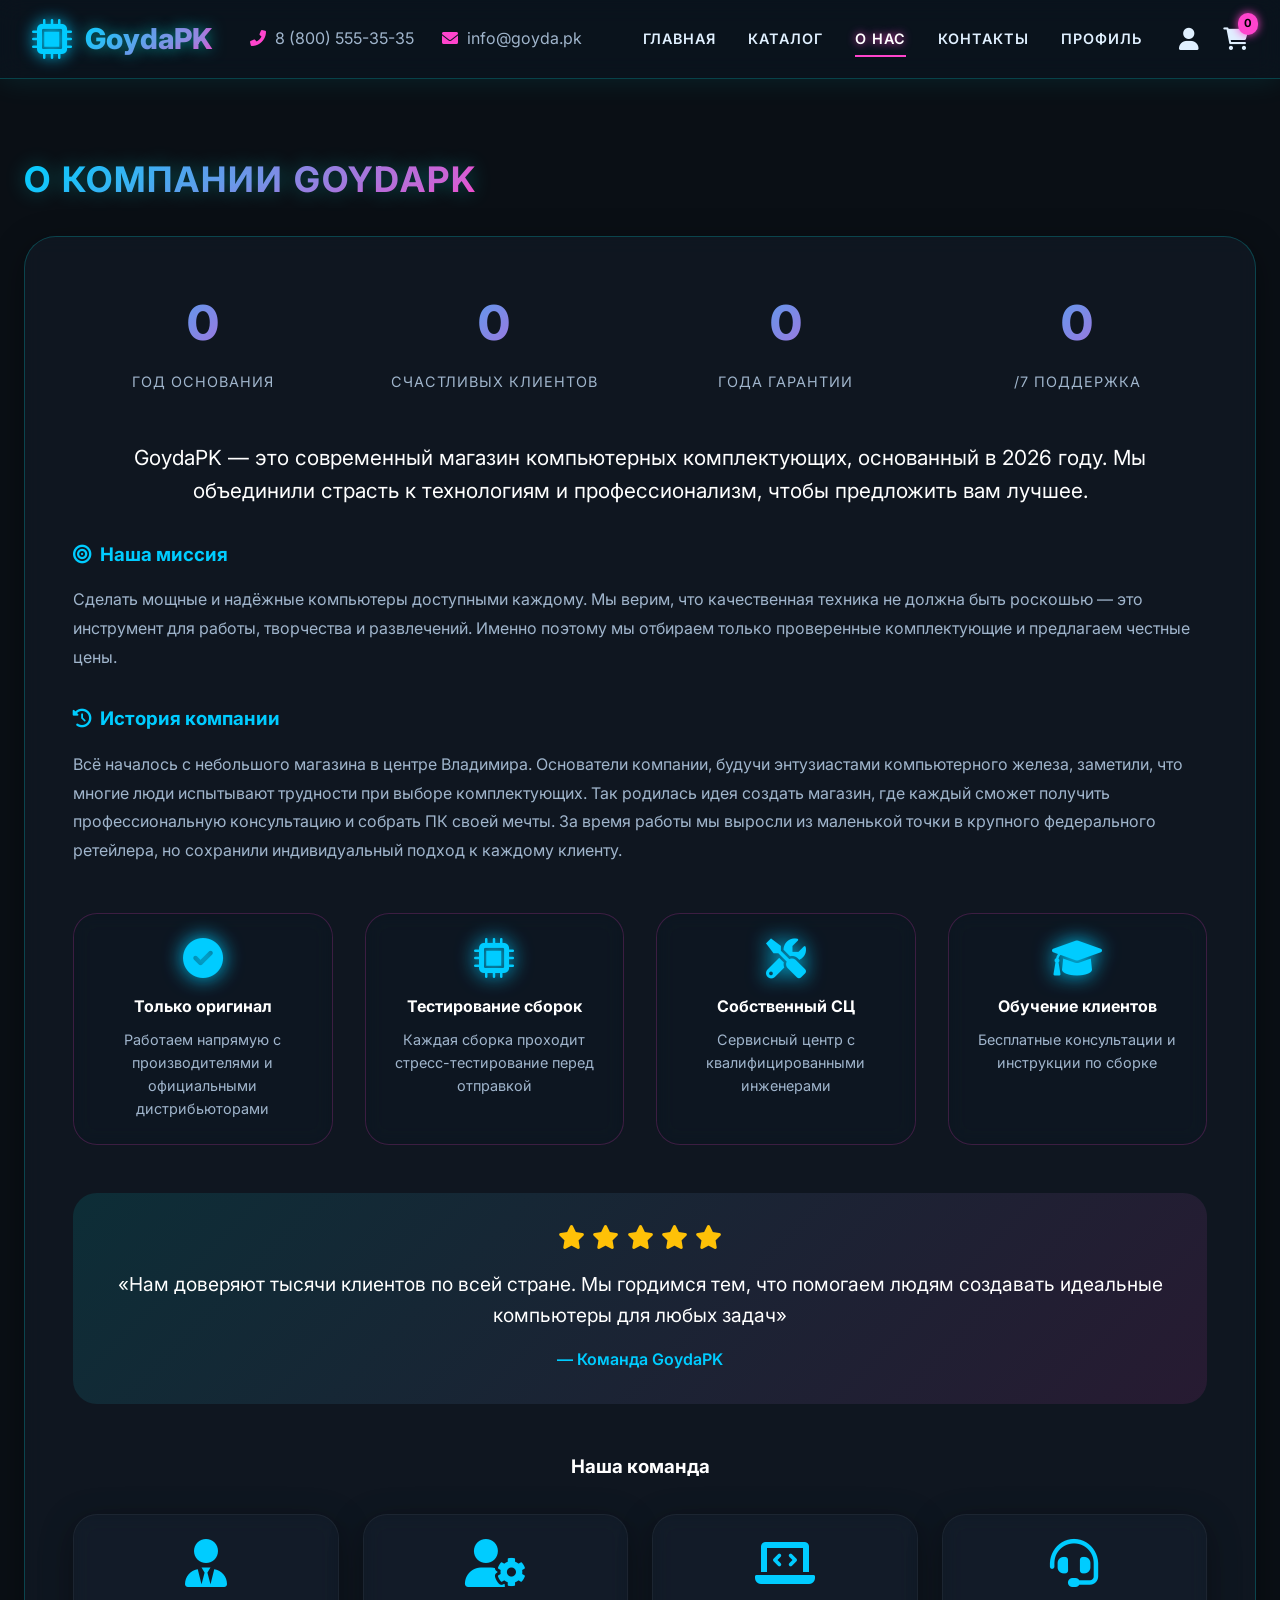
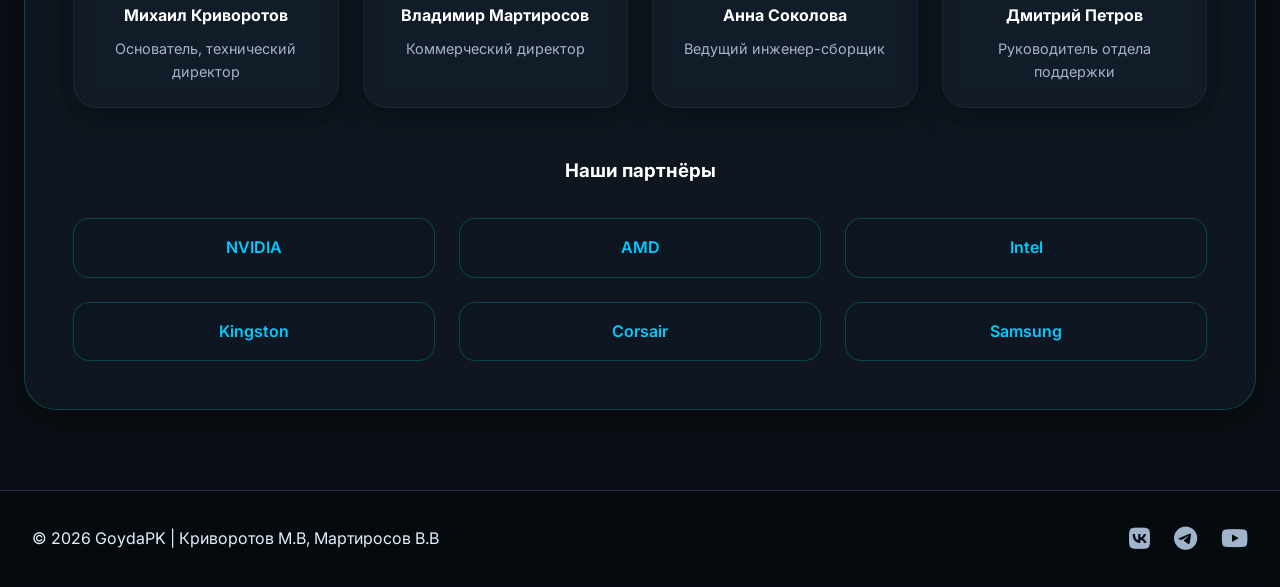
==== about.html @ 2160d0a4 "Add files via upload" ====
<!DOCTYPE html>
<html lang="ru">
<head>
  <meta charset="UTF-8">
  <meta name="viewport" content="width=device-width, initial-scale=1.0">
  <title>GoydaPK — О нас</title>
  <link rel="stylesheet" href="style.css">
  <link rel="stylesheet" href="https://cdnjs.cloudflare.com/ajax/libs/font-awesome/6.0.0-beta3/css/all.min.css">
  <link href="https://fonts.googleapis.com/css2?family=Inter:opsz,wght@14..32,400;14..32,600;14..32,800&display=swap" rel="stylesheet">
</head>
<body>
  <canvas id="bgCanvas"></canvas>
  <canvas id="mouseTrail"></canvas>
  
  <div class="content">
    <header class="page-header">
      <div class="logo-area">
        <a href="index.html" style="display: flex; align-items: center; gap: 0.8rem; text-decoration: none;">
          <i class="fas fa-microchip logo-icon"></i>
          <div class="logo-text">Goyda<span>PK</span></div>
        </a>
      </div>
      <div class="contact-info">
        <span><i class="fas fa-phone-alt"></i> 8 (800) 555-35-35</span>
        <span><i class="fas fa-envelope"></i> info@goyda.pk</span>
      </div>
      <nav class="main-nav">
        <ul>
          <li><a href="index.html">Главная</a></li>
          <li><a href="catalog.html">Каталог</a></li>
          <li><a href="about.html" class="active">О нас</a></li>
          <li><a href="contacts.html">Контакты</a></li>
          <li><a href="profile.html">Профиль</a></li>
        </ul>
      </nav>
      <div class="header-icons">
        <a href="profile.html"><i class="fas fa-user"></i></a>
        <a href="cart.html"><i class="fas fa-shopping-cart"></i><span class="cart-badge">0</span></a>
      </div>
    </header>

    <main class="container">
      <h1 class="section-title">
        <span class="title-gradient">О компании GoydaPK</span>
      </h1>
      
      <div class="about-content glass">
        <div class="about-stats">
          <div class="stat-item">
            <div class="stat-number" data-target="2026">0</div>
            <div class="stat-label">Год основания</div>
          </div>
          <div class="stat-item">
            <div class="stat-number" data-target="5000">0</div>
            <div class="stat-label">Счастливых клиентов</div>
          </div>
          <div class="stat-item">
            <div class="stat-number" data-target="3">0</div>
            <div class="stat-label">Года гарантии</div>
          </div>
          <div class="stat-item">
            <div class="stat-number" data-target="24">0</div>
            <div class="stat-label">/7 Поддержка</div>
          </div>
        </div>

        <div class="about-text">
          <p class="lead">GoydaPK — это современный магазин компьютерных комплектующих, основанный в 2026 году. Мы объединили страсть к технологиям и профессионализм, чтобы предложить вам лучшее.</p>
          
          <div class="company-mission">
            <h3><i class="fas fa-bullseye"></i> Наша миссия</h3>
            <p>Сделать мощные и надёжные компьютеры доступными каждому. Мы верим, что качественная техника не должна быть роскошью — это инструмент для работы, творчества и развлечений. Именно поэтому мы отбираем только проверенные комплектующие и предлагаем честные цены.</p>
          </div>

          <div class="company-history">
            <h3><i class="fas fa-history"></i> История компании</h3>
            <p>Всё началось с небольшого магазина в центре Владимира. Основатели компании, будучи энтузиастами компьютерного железа, заметили, что многие люди испытывают трудности при выборе комплектующих. Так родилась идея создать магазин, где каждый сможет получить профессиональную консультацию и собрать ПК своей мечты. За время работы мы выросли из маленькой точки в крупного федерального ретейлера, но сохранили индивидуальный подход к каждому клиенту.</p>
          </div>

          <div class="about-features">
            <div class="about-feature">
              <i class="fas fa-check-circle"></i>
              <h4>Только оригинал</h4>
              <p>Работаем напрямую с производителями и официальными дистрибьюторами</p>
            </div>
            <div class="about-feature">
              <i class="fas fa-microchip"></i>
              <h4>Тестирование сборок</h4>
              <p>Каждая сборка проходит стресс-тестирование перед отправкой</p>
            </div>
            <div class="about-feature">
              <i class="fas fa-tools"></i>
              <h4>Собственный СЦ</h4>
              <p>Сервисный центр с квалифицированными инженерами</p>
            </div>
            <div class="about-feature">
              <i class="fas fa-graduation-cap"></i>
              <h4>Обучение клиентов</h4>
              <p>Бесплатные консультации и инструкции по сборке</p>
            </div>
          </div>

          <div class="testimonial-block">
            <i class="fas fa-star"></i>
            <i class="fas fa-star"></i>
            <i class="fas fa-star"></i>
            <i class="fas fa-star"></i>
            <i class="fas fa-star"></i>
            <p>«Нам доверяют тысячи клиентов по всей стране. Мы гордимся тем, что помогаем людям создавать идеальные компьютеры для любых задач»</p>
            <div class="author">— Команда GoydaPK</div>
          </div>
        </div>

        <div class="team-section">
          <h3>Наша команда</h3>
          <div class="team-grid">
            <div class="team-member glass">
              <i class="fas fa-user-tie"></i>
              <h4>Михаил Криворотов</h4>
              <p>Основатель, технический директор</p>
            </div>
            <div class="team-member glass">
              <i class="fas fa-user-cog"></i>
              <h4>Владимир Мартиросов</h4>
              <p>Коммерческий директор</p>
            </div>
            <div class="team-member glass">
              <i class="fas fa-laptop-code"></i>
              <h4>Анна Соколова</h4>
              <p>Ведущий инженер-сборщик</p>
            </div>
            <div class="team-member glass">
              <i class="fas fa-headset"></i>
              <h4>Дмитрий Петров</h4>
              <p>Руководитель отдела поддержки</p>
            </div>
          </div>
        </div>

        <div class="partners-section">
          <h3>Наши партнёры</h3>
          <div class="partner-grid">
            <a href="https://www.nvidia.com/ru-ru/" target="_blank" class="partner-item">NVIDIA</a>
            <a href="https://www.amd.com/ru" target="_blank" class="partner-item">AMD</a>
            <a href="https://www.intel.ru" target="_blank" class="partner-item">Intel</a>
            <a href="https://www.kingston.com/ru" target="_blank" class="partner-item">Kingston</a>
            <a href="https://www.corsair.com/ru/ru" target="_blank" class="partner-item">Corsair</a>
            <a href="https://www.samsung.com/ru/" target="_blank" class="partner-item">Samsung</a>
          </div>
        </div>
      </div>
    </main>

    <footer class="page-footer">
      <div class="footer-copy">© 2026 GoydaPK | Криворотов М.В, Мартиросов В.В</div>
      <div class="footer-social">
        <a href="#" class="social-icon"><i class="fab fa-vk"></i></a>
        <a href="#" class="social-icon"><i class="fab fa-telegram"></i></a>
        <a href="#" class="social-icon"><i class="fab fa-youtube"></i></a>
      </div>
    </footer>
  </div>

  <script src="javascript.js"></script>
</body>
</html>
---- style.css ----
* {
  margin: 0;
  padding: 0;
  box-sizing: border-box;
}

:root {
  --bg-dark: #0a0f15;
  --surface-dark: #141c24;
  --primary-neon: #0ff;
  --secondary-neon: #f0f;
  --neon-blue: #00ccff;
  --neon-pink: #ff44cc;
  --neon-purple: #b266ff;
  --text-light: #e0f0ff;
  --text-dim: #a0b5cc;
  --glow-blue: 0 0 10px rgba(0, 255, 255, 0.5), 0 0 20px rgba(0, 255, 255, 0.3);
  --glow-pink: 0 0 10px rgba(255, 68, 204, 0.5), 0 0 20px rgba(255, 68, 204, 0.3);
  --glass-bg: rgba(20, 30, 45, 0.3);
  --glass-border: rgba(255, 255, 255, 0.05);
  --transition: all 0.3s cubic-bezier(0.2, 0.9, 0.4, 1);
}

body {
  font-family: 'Inter', sans-serif;
  background-color: var(--bg-dark);
  color: var(--text-light);
  line-height: 1.6;
  position: relative;
  min-height: 100vh;
  overflow-x: hidden;
}


#bgCanvas, #mouseTrail {
  position: fixed;
  top: 0;
  left: 0;
  width: 100%;
  height: 100%;
  z-index: 0;
  pointer-events: none;
}

#bgCanvas {
  opacity: 0.5;
}

#mouseTrail {
  z-index: 1;
  opacity: 0.8;
}

.content {
  position: relative;
  z-index: 2;
}


.glass {
  background: var(--glass-bg);
  backdrop-filter: blur(10px);
  border: 1px solid var(--glass-border);
  border-radius: 24px;
  box-shadow: 0 8px 32px 0 rgba(0, 0, 0, 0.36);
}


.page-header {
  background: rgba(10, 20, 30, 0.8);
  backdrop-filter: blur(12px);
  border-bottom: 1px solid rgba(0, 255, 255, 0.2);
  box-shadow: 0 0 30px rgba(0, 255, 255, 0.1);
  padding: 1rem 2rem;
  display: flex;
  align-items: center;
  justify-content: space-between;
  flex-wrap: wrap;
  position: sticky;
  top: 0;
  z-index: 100;
}

.logo-area {
  display: flex;
  align-items: center;
  gap: 0.8rem;
}

.logo-area a {
  display: flex;
  align-items: center;
  gap: 0.8rem;
  text-decoration: none;
}

.logo-icon {
  font-size: 2.5rem;
  color: var(--neon-blue);
  filter: drop-shadow(0 0 8px var(--neon-blue));
  animation: pulse 3s infinite;
}

.logo-text {
  font-weight: 800;
  font-size: 1.8rem;
  background: linear-gradient(135deg, var(--neon-blue), var(--neon-pink));
  -webkit-background-clip: text;
  background-clip: text;
  color: transparent;
  text-shadow: 0 0 15px rgba(0,255,255,0.5);
}

.contact-info span {
  color: var(--text-dim);
  margin-right: 1.5rem;
  transition: var(--transition);
}

.contact-info i {
  color: var(--neon-pink);
  margin-right: 5px;
}

.main-nav ul {
  display: flex;
  list-style: none;
  gap: 2rem;
}

.main-nav a {
  color: var(--text-light);
  font-weight: 600;
  padding: 0.5rem 0;
  border-bottom: 2px solid transparent;
  transition: var(--transition);
  text-transform: uppercase;
  letter-spacing: 1px;
  font-size: 0.9rem;
  text-decoration: none;
}

.main-nav a:hover, .main-nav a.active {
  border-bottom-color: var(--neon-pink);
  color: white;
  text-shadow: 0 0 8px var(--neon-pink);
}

.header-icons {
  display: flex;
  gap: 1.5rem;
}

.header-icons a {
  color: var(--text-light);
  font-size: 1.4rem;
  transition: var(--transition);
  position: relative;
  text-decoration: none;
}

.header-icons a:hover {
  color: var(--neon-blue);
  transform: scale(1.15);
  filter: drop-shadow(0 0 8px var(--neon-blue));
}

.cart-badge {
  position: absolute;
  top: -8px;
  right: -10px;
  font-size: 0.7rem;
  background: var(--neon-pink);
  color: black;
  font-weight: bold;
  padding: 2px 6px;
  border-radius: 20px;
  box-shadow: 0 0 10px var(--neon-pink);
}


.page-footer {
  background: rgba(5, 10, 15, 0.9);
  backdrop-filter: blur(8px);
  border-top: 1px solid rgba(178, 102, 255, 0.3);
  padding: 1.8rem 2rem;
  margin-top: 3rem;
  display: flex;
  flex-wrap: wrap;
  justify-content: space-between;
  align-items: center;
}

.footer-social {
  display: flex;
  gap: 1.5rem;
}

.social-icon {
  color: var(--text-dim);
  font-size: 1.5rem;
  transition: var(--transition);
  text-decoration: none;
}

.social-icon:hover {
  color: var(--neon-blue);
  text-shadow: 0 0 15px var(--neon-blue);
  transform: translateY(-3px);
}


.container {
  max-width: 1300px;
  margin: 0 auto;
  padding: 2rem 1.5rem;
}

.section-title {
  margin: 2.5rem 0 1.8rem;
  font-weight: 700;
  font-size: 2.2rem;
  text-transform: uppercase;
  letter-spacing: 2px;
}

.title-gradient {
  background: linear-gradient(135deg, var(--neon-blue), var(--neon-pink));
  -webkit-background-clip: text;
  background-clip: text;
  color: transparent;
  text-shadow: 0 0 20px rgba(0,255,255,0.3);
}


.hero {
  min-height: 500px;
  display: flex;
  align-items: center;
  justify-content: space-between;
  padding: 3rem;
  margin-bottom: 3rem;
  background: rgba(20, 30, 45, 0.4);
  backdrop-filter: blur(8px);
  border-radius: 32px;
  border: 1px solid rgba(0, 255, 255, 0.2);
  box-shadow: 0 0 50px rgba(0, 255, 255, 0.1);
  animation: fadeSlide 0.6s ease-out;
  position: relative;
  overflow: hidden;
}

.hero::before {
  content: '';
  position: absolute;
  top: -50%;
  left: -50%;
  width: 200%;
  height: 200%;
  background: radial-gradient(circle, rgba(0,255,255,0.1) 0%, transparent 50%);
  animation: rotate 20s linear infinite;
}

.hero-content {
  position: relative;
  z-index: 2;
}

.glitch-text {
  font-size: 2.8rem;
  font-weight: 800;
  line-height: 1.2;
  position: relative;
  text-shadow: 0.05em 0 0 var(--neon-pink), -0.05em -0.025em 0 var(--neon-blue);
  animation: glitch 725ms infinite;
}

.hero p {
  font-size: 1.2rem;
  margin: 1.2rem 0 1.8rem;
  color: var(--text-dim);
}


.hero-3d {
  position: relative;
  width: 300px;
  height: 300px;
  display: flex;
  align-items: center;
  justify-content: center;
}

.floating-cube {
  width: 200px;
  height: 200px;
  background: linear-gradient(135deg, var(--neon-blue), var(--neon-pink));
  border-radius: 30px;
  display: flex;
  align-items: center;
  justify-content: center;
  animation: float 6s ease-in-out infinite, rotate 10s linear infinite;
  box-shadow: 0 0 50px rgba(0, 255, 255, 0.3);
}

.floating-cube i {
  font-size: 5rem;
  color: white;
  filter: drop-shadow(0 0 20px white);
}


.btn {
  background: transparent;
  color: white;
  padding: 0.9rem 2.2rem;
  border-radius: 60px;
  font-weight: 600;
  border: 2px solid var(--neon-pink);
  cursor: pointer;
  transition: var(--transition);
  display: inline-flex;
  align-items: center;
  gap: 0.8rem;
  text-decoration: none;
  text-transform: uppercase;
  letter-spacing: 1px;
  position: relative;
  overflow: hidden;
}

.btn-neon {
  position: relative;
  border: none;
  background: linear-gradient(135deg, var(--neon-blue), var(--neon-pink));
  color: black;
  font-weight: 800;
}

.btn-outline {
  background: transparent;
  border: 2px solid var(--neon-blue);
  color: var(--neon-blue);
}

.btn-outline:hover {
  background: var(--neon-blue);
  color: black;
  box-shadow: 0 0 20px var(--neon-blue);
}

.btn-neon span {
  position: relative;
  z-index: 2;
}

.btn-small {
  background: transparent;
  border: 2px solid var(--neon-blue);
  color: white;
  padding: 0.6rem 1.2rem;
  border-radius: 30px;
  cursor: pointer;
  transition: var(--transition);
  display: inline-flex;
  align-items: center;
  gap: 0.5rem;
  font-weight: 600;
}

.btn-small:hover {
  background: var(--neon-blue);
  color: black;
  box-shadow: 0 0 25px var(--neon-blue);
  transform: translateY(-2px);
}


.features {
  display: grid;
  grid-template-columns: repeat(auto-fit, minmax(200px, 1fr));
  gap: 2rem;
  margin: 3rem 0;
}

.feature-card {
  padding: 2rem 1.5rem;
  text-align: center;
  position: relative;
  overflow: hidden;
  cursor: default;
  background: rgba(20, 30, 45, 0.4);
  backdrop-filter: blur(10px);
  border: 1px solid rgba(178, 102, 255, 0.3);
  border-radius: 24px;
  transition: var(--transition);
}

.feature-card:hover {
  transform: translateY(-5px);
  border-color: var(--neon-blue);
}

.feature-card i {
  font-size: 2.8rem;
  color: var(--neon-pink);
  margin-bottom: 1rem;
  filter: drop-shadow(0 0 8px var(--neon-pink));
  transition: var(--transition);
}

.feature-card:hover i {
  transform: scale(1.1);
  filter: drop-shadow(0 0 15px var(--neon-pink));
}


.advantages-grid {
  display: grid;
  grid-template-columns: repeat(auto-fit, minmax(250px, 1fr));
  gap: 2rem;
  margin: 2rem 0;
}

.advantage-card {
  padding: 2rem;
  text-align: center;
  transition: var(--transition);
  background: rgba(20, 30, 45, 0.4);
  backdrop-filter: blur(10px);
  border: 1px solid rgba(0, 255, 255, 0.2);
  border-radius: 24px;
}

.advantage-card:hover {
  transform: translateY(-5px);
  border-color: var(--neon-pink);
}

.advantage-card i {
  font-size: 2.5rem;
  color: var(--neon-blue);
  margin-bottom: 1rem;
}

.advantage-card h3 {
  margin-bottom: 0.5rem;
  color: white;
}

.advantage-card p {
  color: var(--text-dim);
}


.slider-controls {
  display: flex;
  justify-content: center;
  align-items: center;
  gap: 2rem;
  margin: 2rem 0;
}

.slider-prev, .slider-next {
  background: transparent;
  border: 1px solid var(--neon-blue);
  color: var(--neon-blue);
  width: 40px;
  height: 40px;
  border-radius: 50%;
  cursor: pointer;
  transition: var(--transition);
}

.slider-prev:hover, .slider-next:hover {
  background: var(--neon-blue);
  color: black;
  box-shadow: 0 0 20px var(--neon-blue);
}

.slider-dots {
  display: flex;
  gap: 0.5rem;
}

.slider-dot {
  width: 10px;
  height: 10px;
  border-radius: 50%;
  background: var(--text-dim);
  cursor: pointer;
  transition: var(--transition);
}

.slider-dot.active {
  background: var(--neon-blue);
  box-shadow: 0 0 10px var(--neon-blue);
  width: 25px;
  border-radius: 10px;
}


.testimonials-slider {
  position: relative;
  min-height: 300px;
}

.testimonial-card {
  padding: 2rem;
  text-align: center;
  display: none;
  background: rgba(20, 30, 45, 0.5);
  backdrop-filter: blur(10px);
  border: 1px solid rgba(178, 102, 255, 0.3);
  border-radius: 32px;
}

.testimonial-card.active {
  display: block;
  animation: fadeSlide 0.5s ease;
}

.testimonial-card i.fa-quote-left {
  font-size: 2rem;
  color: var(--neon-pink);
  margin-bottom: 1rem;
}

.testimonial-card p {
  font-size: 1.1rem;
  margin-bottom: 1.5rem;
  color: var(--text-light);
}

.testimonial-card .author {
  display: flex;
  align-items: center;
  justify-content: center;
  gap: 0.5rem;
  margin-top: 1rem;
}

.testimonial-card .author i {
  font-size: 1.5rem;
  color: var(--neon-blue);
}

.testimonial-card .rating {
  margin-left: 1rem;
}

.testimonial-card .rating i {
  font-size: 0.9rem;
  color: #ffc107;
}

.testimonial-dots {
  display: flex;
  justify-content: center;
  gap: 0.5rem;
  margin-top: 1rem;
}

.testimonial-dots .dot {
  width: 10px;
  height: 10px;
  border-radius: 50%;
  background: var(--text-dim);
  cursor: pointer;
  transition: var(--transition);
}

.testimonial-dots .dot.active {
  background: var(--neon-pink);
  box-shadow: 0 0 10px var(--neon-pink);
}


.product-grid {
  display: grid;
  grid-template-columns: repeat(auto-fill, minmax(280px, 1fr));
  gap: 2rem;
  margin: 2rem 0;
  transition: all 0.3s ease;
}

.product-card {
  padding: 1.5rem;
  transition: var(--transition);
  position: relative;
  overflow: hidden;
  background: rgba(20, 30, 45, 0.4);
  backdrop-filter: blur(10px);
  border: 1px solid rgba(178, 102, 255, 0.3);
  border-radius: 24px;
  cursor: pointer;
}

.product-card:hover {
  transform: translateY(-8px) scale(1.02);
  border-color: var(--neon-pink);
  box-shadow: 0 0 40px rgba(255, 68, 204, 0.3);
}

.product-image {
  aspect-ratio: 1;
  background: linear-gradient(135deg, #1a2634, #0f1a24);
  border-radius: 18px;
  display: flex;
  align-items: center;
  justify-content: center;
  margin-bottom: 1rem;
  position: relative;
  overflow: hidden;
  border: 1px solid rgba(0, 255, 255, 0.2);
}

.product-image i {
  font-size: 3rem;
  color: var(--neon-blue);
  filter: drop-shadow(0 0 10px var(--neon-blue));
  transition: var(--transition);
  z-index: 2;
}

.product-info {
  padding: 0.5rem 0;
}

.product-title {
  font-weight: 600;
  font-size: 1.2rem;
  margin-bottom: 0.5rem;
  color: white;
}

.product-price {
  color: var(--neon-pink);
  text-shadow: 0 0 8px var(--neon-pink);
  font-weight: 700;
  font-size: 1.3rem;
  margin-bottom: 0.5rem;
}

.product-specs {
  color: var(--text-dim);
  font-size: 0.9rem;
  margin-bottom: 1rem;
}


.filter-bar {
  background: rgba(20, 30, 45, 0.5);
  backdrop-filter: blur(10px);
  padding: 1rem 1.5rem;
  border-radius: 60px;
  margin-bottom: 2rem;
  display: flex;
  align-items: center;
  gap: 1rem;
  flex-wrap: wrap;
  border: 1px solid rgba(178, 102, 255, 0.3);
}

.filter-label {
  color: var(--text-dim);
  font-weight: 600;
}

.filter-btn {
  background: transparent;
  border: 1px solid rgba(0, 255, 255, 0.3);
  color: var(--text-light);
  padding: 0.5rem 1.2rem;
  border-radius: 30px;
  cursor: pointer;
  transition: var(--transition);
  font-weight: 500;
}

.filter-btn.active,
.filter-btn:hover {
  background: var(--neon-blue);
  color: black;
  border-color: var(--neon-blue);
  box-shadow: 0 0 20px var(--neon-blue);
}


.category-grid {
  display: grid;
  grid-template-columns: repeat(auto-fit, minmax(150px, 1fr));
  gap: 1.5rem;
  margin: 2rem 0;
}

.category-card {
  padding: 1.5rem;
  text-align: center;
  position: relative;
  overflow: hidden;
  cursor: pointer;
  background: rgba(20, 30, 45, 0.4);
  backdrop-filter: blur(10px);
  border: 1px solid rgba(0, 255, 255, 0.3);
  border-radius: 20px;
  transition: var(--transition);
}

.category-card i {
  font-size: 2.5rem;
  color: var(--neon-blue);
  margin-bottom: 1rem;
}

.category-card h3 {
  font-size: 1rem;
  color: var(--text-light);
}

.category-card:hover {
  transform: translateY(-5px);
  border-color: var(--neon-pink);
  box-shadow: 0 0 30px rgba(255, 68, 204, 0.3);
}


.breadcrumbs {
  margin-bottom: 2rem;
  color: var(--text-dim);
}

.breadcrumbs a {
  color: var(--neon-blue);
  text-decoration: none;
}

.breadcrumbs a:hover {
  color: var(--neon-pink);
}

.product-detail {
  display: grid;
  grid-template-columns: 1fr 1.5fr;
  gap: 3rem;
  padding: 2.5rem;
  margin: 2rem 0;
  background: rgba(20, 30, 45, 0.5);
  backdrop-filter: blur(10px);
  border: 1px solid rgba(255, 68, 204, 0.3);
  border-radius: 32px;
}

.detail-image {
  aspect-ratio: 1;
  background: linear-gradient(135deg, #1a2634, #0f1a24);
  border-radius: 24px;
  display: flex;
  align-items: center;
  justify-content: center;
  border: 2px solid var(--neon-blue);
  box-shadow: 0 0 30px rgba(0, 255, 255, 0.3);
}

.detail-image i {
  font-size: 8rem;
  color: var(--neon-blue);
  filter: drop-shadow(0 0 20px var(--neon-blue));
}

.detail-info h2 {
  font-size: 2rem;
  margin-bottom: 0.5rem;
  color: white;
}

.product-rating {
  margin-bottom: 1rem;
}

.product-rating i {
  color: #ffc107;
}

.product-rating .rating-count {
  color: var(--text-dim);
  margin-left: 0.5rem;
}

.product-availability {
  margin: 1rem 0;
  color: #00ff88;
}

.product-availability i {
  margin-right: 0.5rem;
}

.specs-grid {
  display: grid;
  grid-template-columns: repeat(2, 1fr);
  gap: 1rem;
  margin: 2rem 0;
}

.spec-item {
  display: flex;
  flex-direction: column;
  gap: 0.3rem;
}

.spec-label {
  color: var(--text-dim);
  font-size: 0.9rem;
}

.spec-value {
  color: white;
  font-weight: 600;
}

.product-description {
  margin: 1.5rem 0;
  color: var(--text-dim);
  line-height: 1.6;
}

.quantity-selector {
  margin: 2rem 0;
}

.quantity-controls {
  display: flex;
  align-items: center;
  gap: 0.5rem;
  margin-top: 0.5rem;
}

.quantity-btn {
  width: 40px;
  height: 40px;
  border-radius: 20px;
  border: 1px solid var(--neon-blue);
  background: transparent;
  color: white;
  font-size: 1.2rem;
  cursor: pointer;
  transition: var(--transition);
}

.quantity-btn:hover {
  background: var(--neon-blue);
  color: black;
  box-shadow: 0 0 15px var(--neon-blue);
}

.quantity-input {
  width: 80px;
  height: 40px;
  text-align: center;
  background: #0f1a24;
  border: 1px solid var(--neon-purple);
  color: white;
  border-radius: 20px;
  font-weight: 600;
}

.product-actions {
  display: flex;
  gap: 1rem;
  margin: 2rem 0;
}

.product-meta {
  display: flex;
  flex-wrap: wrap;
  gap: 1.5rem;
  margin-top: 1.5rem;
  padding-top: 1.5rem;
  border-top: 1px solid rgba(255, 255, 255, 0.1);
}

.meta-item {
  display: flex;
  align-items: center;
  gap: 0.5rem;
  color: var(--text-dim);
  font-size: 0.9rem;
}

.meta-item i {
  color: var(--neon-blue);
}


.product-tabs {
  margin: 3rem 0;
}

.tabs-header {
  display: flex;
  gap: 0.5rem;
  border-bottom: 1px solid rgba(255, 255, 255, 0.1);
  margin-bottom: 2rem;
}

.tab-btn {
  background: transparent;
  border: none;
  padding: 1rem 2rem;
  color: var(--text-dim);
  cursor: pointer;
  font-weight: 600;
  transition: var(--transition);
  position: relative;
}

.tab-btn.active {
  color: var(--neon-pink);
}

.tab-btn.active::after {
  content: '';
  position: absolute;
  bottom: -1px;
  left: 0;
  width: 100%;
  height: 2px;
  background: var(--neon-pink);
  box-shadow: 0 0 10px var(--neon-pink);
}

.tab-content {
  display: none;
  padding: 1.5rem;
  background: rgba(20, 30, 45, 0.3);
  backdrop-filter: blur(10px);
  border-radius: 24px;
}

.tab-content.active {
  display: block;
  animation: fadeSlide 0.3s ease;
}

.review-item {
  padding: 1.5rem;
  margin-bottom: 1rem;
  background: rgba(20, 30, 45, 0.4);
  border-radius: 20px;
}

.review-header {
  display: flex;
  align-items: center;
  gap: 1rem;
  margin-bottom: 1rem;
}

.review-header i {
  font-size: 1.5rem;
  color: var(--neon-blue);
}

.review-rating i {
  font-size: 0.8rem;
  color: #ffc107;
}

.review-date {
  display: block;
  margin-top: 0.5rem;
  color: var(--text-dim);
  font-size: 0.8rem;
}

.write-review {
  margin-top: 1rem;
}


.profile-wrapper {
  display: grid;
  grid-template-columns: 300px 1fr;
  gap: 2rem;
  margin: 2rem 0;
}

.profile-sidebar {
  padding: 2rem;
  text-align: center;
  background: rgba(20, 30, 45, 0.5);
  backdrop-filter: blur(10px);
  border: 1px solid rgba(0, 255, 255, 0.2);
  border-radius: 32px;
  height: fit-content;
}

.profile-avatar i {
  font-size: 5rem;
  color: var(--neon-blue);
  margin-bottom: 1rem;
}

.profile-avatar h3 {
  margin-bottom: 0.5rem;
  color: white;
}

.profile-avatar p {
  color: var(--text-dim);
}

.profile-nav {
  display: flex;
  flex-direction: column;
  gap: 0.5rem;
  margin: 2rem 0;
}

.profile-nav-btn {
  background: transparent;
  border: none;
  padding: 0.8rem 1rem;
  text-align: left;
  color: var(--text-dim);
  cursor: pointer;
  border-radius: 12px;
  transition: var(--transition);
  display: flex;
  align-items: center;
  gap: 0.8rem;
  font-size: 1rem;
}

.profile-nav-btn i {
  width: 24px;
}

.profile-nav-btn:hover {
  background: rgba(0, 255, 255, 0.1);
  color: white;
}

.profile-nav-btn.active {
  background: linear-gradient(135deg, var(--neon-blue), var(--neon-pink));
  color: black;
  font-weight: 600;
}

.logout-btn {
  width: 100%;
  justify-content: center;
  margin-top: 1rem;
}

.profile-content {
  background: rgba(20, 30, 45, 0.3);
  backdrop-filter: blur(10px);
  border-radius: 32px;
  padding: 2rem;
}

.profile-tab {
  display: none;
}

.profile-tab.active {
  display: block;
  animation: fadeSlide 0.3s ease;
}

.profile-tab h3 {
  margin-bottom: 1.5rem;
  color: white;
}

.profile-form {
  display: flex;
  flex-direction: column;
  gap: 1.5rem;
}

.form-row {
  display: grid;
  grid-template-columns: 1fr 1fr;
  gap: 1rem;
}

.orders-list {
  display: flex;
  flex-direction: column;
  gap: 1.5rem;
}

.order-card {
  padding: 1.5rem;
  background: rgba(20, 30, 45, 0.4);
  border-radius: 20px;
  border: 1px solid rgba(0, 255, 255, 0.2);
}

.order-header {
  display: flex;
  justify-content: space-between;
  align-items: center;
  margin-bottom: 0.5rem;
}

.order-number {
  font-weight: 600;
  color: var(--neon-blue);
}

.order-status {
  padding: 0.25rem 0.75rem;
  border-radius: 20px;
  font-size: 0.8rem;
  font-weight: 600;
}

.status-delivered {
  background: rgba(0, 255, 0, 0.2);
  color: #00ff88;
}

.status-processing {
  background: rgba(255, 68, 204, 0.2);
  color: var(--neon-pink);
}

.order-date {
  color: var(--text-dim);
  font-size: 0.9rem;
  margin-bottom: 1rem;
}

.order-items {
  margin: 1rem 0;
  border-top: 1px solid rgba(255, 255, 255, 0.1);
  border-bottom: 1px solid rgba(255, 255, 255, 0.1);
  padding: 1rem 0;
}

.order-item {
  display: flex;
  align-items: center;
  gap: 1rem;
  margin-bottom: 0.5rem;
}

.order-item i {
  font-size: 1.2rem;
  color: var(--neon-blue);
}

.order-quantity {
  margin-left: auto;
  color: var(--text-dim);
}

.order-price {
  min-width: 100px;
  text-align: right;
  color: var(--neon-pink);
  font-weight: 600;
}

.order-total {
  text-align: right;
  margin: 1rem 0;
  font-size: 1.1rem;
}

.wishlist-grid {
  display: flex;
  flex-direction: column;
  gap: 1rem;
}

.wishlist-item {
  display: flex;
  align-items: center;
  gap: 1rem;
  padding: 1rem;
  background: rgba(20, 30, 45, 0.4);
  border-radius: 16px;
}

.wishlist-item i {
  font-size: 2rem;
  color: var(--neon-blue);
}

.wishlist-info {
  flex: 1;
}

.wishlist-info h4 {
  color: white;
  margin-bottom: 0.25rem;
}

.remove-wishlist {
  background: transparent;
  border: none;
  color: var(--text-dim);
  cursor: pointer;
  padding: 0.5rem;
  transition: var(--transition);
}

.remove-wishlist:hover {
  color: var(--neon-pink);
  transform: scale(1.1);
}


.cart-wrapper {
  padding: 2rem;
  margin: 2rem 0;
  background: rgba(20, 30, 45, 0.5);
  backdrop-filter: blur(10px);
  border: 1px solid rgba(178, 102, 255, 0.3);
  border-radius: 32px;
}

.cart-header {
  display: grid;
  grid-template-columns: 3fr 1fr 1.5fr 1fr 0.5fr;
  padding: 1rem 0;
  border-bottom: 2px solid rgba(0, 255, 255, 0.2);
  color: var(--text-dim);
  font-weight: 600;
  text-transform: uppercase;
  font-size: 0.9rem;
  letter-spacing: 1px;
}

.cart-row {
  display: grid;
  grid-template-columns: 3fr 1fr 1.5fr 1fr 0.5fr;
  padding: 1.5rem 0;
  border-bottom: 1px solid rgba(255, 255, 255, 0.05);
  align-items: center;
}

.cart-cell {
  display: flex;
  align-items: center;
  gap: 1rem;
}

.product-cell i {
  font-size: 1.8rem;
  color: var(--neon-blue);
  filter: drop-shadow(0 0 5px var(--neon-blue));
}

.price-cell, .total-cell {
  font-weight: 600;
  color: var(--neon-pink);
}

.remove-item {
  background: transparent;
  border: none;
  color: var(--text-dim);
  font-size: 1.2rem;
  cursor: pointer;
  transition: var(--transition);
}

.remove-item:hover {
  color: var(--neon-pink);
  transform: scale(1.1);
}

.cart-footer {
  margin-top: 2rem;
  display: flex;
  justify-content: flex-end;
}

.cart-summary {
  width: 300px;
  padding: 1.5rem;
  background: rgba(10, 20, 30, 0.5);
  backdrop-filter: blur(10px);
  border-radius: 24px;
  border: 1px solid rgba(0, 255, 255, 0.2);
}

.summary-row {
  display: flex;
  justify-content: space-between;
  padding: 0.5rem 0;
  color: var(--text-dim);
}

.summary-row.total {
  margin-top: 1rem;
  padding-top: 1rem;
  border-top: 1px solid rgba(255, 255, 255, 0.1);
  font-size: 1.2rem;
  font-weight: 700;
  color: white;
}

.summary-value {
  color: var(--neon-pink);
  font-weight: 600;
}

.btn-checkout {
  width: 100%;
  margin-top: 1rem;
  justify-content: center;
}

.empty-cart {
  text-align: center;
  padding: 3rem;
}

.empty-cart i {
  font-size: 4rem;
  color: var(--text-dim);
  margin-bottom: 1rem;
}


.about-content {
  padding: 3rem;
  background: rgba(20, 30, 45, 0.5);
  backdrop-filter: blur(10px);
  border: 1px solid rgba(0, 255, 255, 0.2);
  border-radius: 32px;
}

.about-stats {
  display: grid;
  grid-template-columns: repeat(4, 1fr);
  gap: 2rem;
  margin-bottom: 3rem;
}

.stat-item {
  text-align: center;
}

.stat-number {
  font-size: 3rem;
  font-weight: 800;
  background: linear-gradient(135deg, var(--neon-blue), var(--neon-pink));
  -webkit-background-clip: text;
  background-clip: text;
  color: transparent;
  margin-bottom: 0.5rem;
}

.stat-label {
  color: var(--text-dim);
  text-transform: uppercase;
  font-size: 0.9rem;
  letter-spacing: 1px;
}

.about-text {
  margin-bottom: 3rem;
}

.lead {
  font-size: 1.3rem;
  color: white;
  margin-bottom: 2rem;
  text-align: center;
}

.company-mission, .company-history {
  margin-bottom: 2rem;
}

.company-mission h3, .company-history h3 {
  color: var(--neon-blue);
  margin-bottom: 1rem;
  display: flex;
  align-items: center;
  gap: 0.5rem;
}

.company-mission p, .company-history p {
  color: var(--text-dim);
  line-height: 1.8;
}

.about-features {
  display: grid;
  grid-template-columns: repeat(4, 1fr);
  gap: 2rem;
  margin: 3rem 0;
}

.about-feature {
  text-align: center;
  padding: 1.5rem;
  background: rgba(10, 20, 30, 0.5);
  backdrop-filter: blur(10px);
  border-radius: 24px;
  border: 1px solid rgba(255, 68, 204, 0.2);
}

.about-feature i {
  font-size: 2.5rem;
  color: var(--neon-blue);
  margin-bottom: 1rem;
  filter: drop-shadow(0 0 10px var(--neon-blue));
}

.about-feature h4 {
  color: white;
  margin-bottom: 0.5rem;
}

.about-feature p {
  color: var(--text-dim);
  font-size: 0.9rem;
}

.values-section {
  margin: 3rem 0;
}

.values-section h3 {
  color: var(--neon-blue);
  margin-bottom: 1rem;
  display: flex;
  align-items: center;
  gap: 0.5rem;
}

.values-grid {
  display: flex;
  flex-wrap: wrap;
  gap: 1rem;
  justify-content: center;
}

.value-item {
  padding: 0.5rem 1.5rem;
  background: rgba(0, 255, 255, 0.1);
  border-radius: 40px;
  border: 1px solid rgba(0, 255, 255, 0.3);
  display: flex;
  align-items: center;
  gap: 0.5rem;
}

.value-item i {
  color: var(--neon-pink);
}

.testimonial-block {
  text-align: center;
  padding: 2rem;
  background: linear-gradient(135deg, rgba(0, 255, 255, 0.1), rgba(255, 68, 204, 0.1));
  border-radius: 24px;
  margin: 2rem 0;
}

.testimonial-block i {
  font-size: 1.5rem;
  color: #ffc107;
  margin: 0 0.1rem;
}

.testimonial-block p {
  font-size: 1.2rem;
  color: white;
  margin: 1rem 0;
}

.testimonial-block .author {
  color: var(--neon-blue);
  font-weight: 600;
}

.team-section {
  margin: 3rem 0;
}

.team-section h3 {
  text-align: center;
  margin-bottom: 2rem;
  color: white;
}

.team-grid {
  display: grid;
  grid-template-columns: repeat(4, 1fr);
  gap: 1.5rem;
}

.team-member {
  text-align: center;
  padding: 1.5rem;
  background: rgba(20, 30, 45, 0.5);
  border-radius: 24px;
  transition: var(--transition);
}

.team-member:hover {
  transform: translateY(-5px);
  border-color: var(--neon-blue);
}

.team-member i {
  font-size: 3rem;
  color: var(--neon-blue);
  margin-bottom: 1rem;
}

.team-member h4 {
  color: white;
  margin-bottom: 0.5rem;
}

.team-member p {
  color: var(--text-dim);
  font-size: 0.9rem;
}

.partners-section {
  text-align: center;
  margin-top: 3rem;
}

.partners-section h3 {
  margin-bottom: 2rem;
  color: white;
}

.partner-grid {
  display: grid;
  grid-template-columns: repeat(3, 1fr);
  gap: 1.5rem;
}

.partner-item {
  padding: 1rem;
  background: rgba(10, 20, 30, 0.5);
  backdrop-filter: blur(10px);
  border: 1px solid rgba(0, 255, 255, 0.2);
  border-radius: 16px;
  font-weight: 600;
  color: var(--neon-blue);
  transition: var(--transition);
}

.partner-item:hover {
  border-color: var(--neon-pink);
  color: var(--neon-pink);
  transform: translateY(-3px);
  box-shadow: 0 0 20px rgba(255, 68, 204, 0.3);
}


.trust-block {
  margin: 3rem 0;
}

.partners {
  text-align: center;
  padding: 2rem;
}

.partners i {
  font-size: 2.5rem;
  color: var(--neon-pink);
  margin-bottom: 1rem;
}

.partners h3 {
  margin-bottom: 1.5rem;
  color: white;
}

.partner-logos {
  display: flex;
  flex-wrap: wrap;
  justify-content: center;
  gap: 2rem;
}

.partner-logos span {
  font-size: 1.2rem;
  font-weight: 600;
  color: var(--text-dim);
  transition: var(--transition);
}

.partner-logos span:hover {
  color: var(--neon-blue);
  text-shadow: 0 0 10px var(--neon-blue);
}


.contacts-grid {
  display: grid;
  grid-template-columns: 1fr 1fr;
  gap: 2rem;
  margin-bottom: 3rem;
}

.contact-info-card,
.contact-form-card {
  padding: 2rem;
  background: rgba(20, 30, 45, 0.5);
  backdrop-filter: blur(10px);
  border: 1px solid rgba(0, 255, 255, 0.2);
  border-radius: 32px;
}

.map-container {
  margin: 2rem 0;
}

.map-placeholder {
  aspect-ratio: 16/9;
  background: linear-gradient(135deg, #1a2634, #0f1a24);
  border-radius: 24px;
  display: flex;
  flex-direction: column;
  align-items: center;
  justify-content: center;
  gap: 1rem;
  border: 2px dashed var(--neon-blue);
}

.map-placeholder i {
  font-size: 4rem;
  color: var(--neon-blue);
  filter: drop-shadow(0 0 15px var(--neon-blue));
}

.map-placeholder p {
  color: var(--text-dim);
  font-size: 1.2rem;
}

.contact-details {
  display: flex;
  flex-direction: column;
  gap: 1.5rem;
}

.detail-item {
  display: flex;
  gap: 1rem;
  align-items: center;
}

.detail-item i {
  font-size: 1.5rem;
  color: var(--neon-pink);
  width: 40px;
  text-align: center;
}

.detail-item h4 {
  color: white;
  margin-bottom: 0.2rem;
}

.detail-item a,
.detail-item p {
  color: var(--text-dim);
  text-decoration: none;
  transition: var(--transition);
}

.detail-item a:hover {
  color: var(--neon-blue);
}


.neon-form {
  display: flex;
  flex-direction: column;
  gap: 1.5rem;
}

.form-group {
  position: relative;
}

.form-group input,
.form-group textarea {
  width: 100%;
  padding: 1rem;
  background: #0f1a24;
  border: 1px solid rgba(178, 102, 255, 0.3);
  border-radius: 16px;
  color: white;
  font-size: 1rem;
  transition: var(--transition);
}

.form-group label {
  position: absolute;
  left: 1rem;
  top: 1rem;
  color: var(--text-dim);
  transition: var(--transition);
  pointer-events: none;
  background: transparent;
  padding: 0 0.3rem;
}

.form-group input:focus,
.form-group textarea:focus {
  border-color: var(--neon-blue);
  box-shadow: 0 0 20px rgba(0, 255, 255, 0.3);
  outline: none;
}

.form-group input:focus + label,
.form-group input:not(:placeholder-shown) + label,
.form-group textarea:focus + label,
.form-group textarea:not(:placeholder-shown) + label {
  top: -0.5rem;
  left: 0.8rem;
  font-size: 0.8rem;
  background: #0f1a24;
  color: var(--neon-blue);
}

.form-group.checkbox {
  display: flex;
  align-items: center;
  gap: 0.5rem;
}

.form-group.checkbox input {
  width: auto;
}

.form-group.checkbox label {
  position: static;
  color: var(--text-dim);
}

.error-message {
  color: var(--neon-pink);
  font-size: 0.8rem;
  margin-top: 0.3rem;
}

.social-links-section {
  text-align: center;
}

.social-links-section h3 {
  margin-bottom: 2rem;
  color: white;
}

.social-grid {
  display: grid;
  grid-template-columns: repeat(3, 1fr);
  gap: 1.5rem;
}

.social-card {
  padding: 1.5rem;
  text-align: center;
  text-decoration: none;
  color: white;
  transition: var(--transition);
  background: rgba(20, 30, 45, 0.5);
  backdrop-filter: blur(10px);
  border: 1px solid rgba(0, 255, 255, 0.2);
  border-radius: 24px;
}

.social-card i {
  font-size: 2.5rem;
  color: var(--neon-blue);
  margin-bottom: 0.5rem;
  transition: var(--transition);
}

.social-card span {
  display: block;
  color: var(--text-dim);
}

.social-card:hover {
  transform: translateY(-5px);
  border-color: var(--neon-pink);
  box-shadow: 0 0 30px rgba(255, 68, 204, 0.3);
}

.social-card:hover i {
  color: var(--neon-pink);
  filter: drop-shadow(0 0 10px var(--neon-pink));
}


@keyframes fadeSlide {
  0% {
    opacity: 0;
    transform: translateY(20px);
  }
  100% {
    opacity: 1;
    transform: translateY(0);
  }
}

@keyframes pulse {
  0%, 100% {
    opacity: 0.8;
    transform: scale(1);
  }
  50% {
    opacity: 1;
    transform: scale(1.1);
    filter: drop-shadow(0 0 20px var(--neon-blue));
  }
}

@keyframes float {
  0%, 100% {
    transform: translateY(0) rotate(0deg);
  }
  50% {
    transform: translateY(-20px) rotate(5deg);
  }
}

@keyframes rotate {
  from {
    transform: rotate(0deg);
  }
  to {
    transform: rotate(360deg);
  }
}

@keyframes glitch {
  0% {
    text-shadow: 0.05em 0 0 var(--neon-pink), -0.05em -0.025em 0 var(--neon-blue);
  }
  14% {
    text-shadow: 0.05em 0 0 var(--neon-pink), -0.05em -0.025em 0 var(--neon-blue);
  }
  15% {
    text-shadow: -0.05em -0.025em 0 var(--neon-pink), 0.025em 0.025em 0 var(--neon-blue);
  }
  49% {
    text-shadow: -0.05em -0.025em 0 var(--neon-pink), 0.025em 0.025em 0 var(--neon-blue);
  }
  50% {
    text-shadow: 0.025em 0.05em 0 var(--neon-pink), 0.05em 0 0 var(--neon-blue);
  }
  99% {
    text-shadow: 0.025em 0.05em 0 var(--neon-pink), 0.05em 0 0 var(--neon-blue);
  }
  100% {
    text-shadow: -0.025em 0 0 var(--neon-pink), -0.025em -0.025em 0 var(--neon-blue);
  }
}


@media (max-width: 1024px) {
  .hero {
    flex-direction: column;
    text-align: center;
    gap: 3rem;
  }
  
  .product-detail {
    grid-template-columns: 1fr;
  }
  
  .contacts-grid {
    grid-template-columns: 1fr;
  }
  
  .profile-wrapper {
    grid-template-columns: 1fr;
  }
  
  .about-stats,
  .about-features,
  .partner-grid,
  .social-grid,
  .team-grid {
    grid-template-columns: repeat(2, 1fr);
  }
}

@media (max-width: 768px) {
  .page-header {
    flex-direction: column;
    gap: 1rem;
    text-align: center;
  }
  
  .main-nav ul {
    flex-wrap: wrap;
    justify-content: center;
    gap: 1rem;
  }
  
  .contact-info {
    display: flex;
    flex-direction: column;
    gap: 0.5rem;
  }
  
  .contact-info span {
    margin-right: 0;
  }
  
  .cart-header {
    display: none;
  }
  
  .cart-row {
    grid-template-columns: 1fr;
    gap: 1rem;
    padding: 1rem;
    border: 1px solid rgba(255, 255, 255, 0.05);
    border-radius: 16px;
    margin-bottom: 1rem;
  }
  
  .cart-cell {
    justify-content: space-between;
  }
  
  .cart-cell::before {
    content: attr(data-label);
    color: var(--text-dim);
    font-weight: 600;
  }
  
  .about-stats,
  .about-features,
  .partner-grid,
  .social-grid,
  .team-grid {
    grid-template-columns: 1fr;
  }
  
  .specs-grid {
    grid-template-columns: 1fr;
  }
  
  .form-row {
    grid-template-columns: 1fr;
  }
  
  .product-actions {
    flex-direction: column;
  }
  
  .tabs-header {
    flex-wrap: wrap;
  }
  
  .tab-btn {
    flex: 1;
    text-align: center;
  }
}

@media (max-width: 480px) {
  .hero h1 {
    font-size: 2rem;
  }
  
  .glitch-text {
    font-size: 2rem;
  }
  
  .floating-cube {
    width: 150px;
    height: 150px;
  }
  
  .floating-cube i {
    font-size: 3rem;
  }
  
  .filter-bar {
    flex-direction: column;
    align-items: stretch;
  }
  
  .filter-btn {
    text-align: center;
  }
  
  .section-title {
    font-size: 1.5rem;
  }
}

.btn-checkout-small {
  background: linear-gradient(135deg, var(--neon-blue), var(--neon-pink));
  color: black;
  padding: 0.6rem 1.2rem;
  border-radius: 40px;
  font-weight: 600;
  font-size: 0.9rem;
  border: none;
  cursor: pointer;
  display: inline-flex;
  align-items: center;
  gap: 0.5rem;
  transition: all 0.3s ease;
  margin-top: 1rem;
  width: 100%;
  justify-content: center;
}

.btn-checkout-small:hover {
  transform: translateY(-2px);
  box-shadow: 0 0 20px rgba(0, 255, 255, 0.5);
}


.partner-link {
  color: var(--text-dim);
  text-decoration: none;
  font-weight: 600;
  transition: all 0.3s ease;
  font-size: 1.1rem;
}

.partner-link:hover {
  color: var(--neon-blue);
  text-shadow: 0 0 10px var(--neon-blue);
  transform: translateY(-2px);
}

.partner-item {
  display: inline-block;
  text-decoration: none;
  color: var(--neon-blue);
  transition: all 0.3s ease;
}

.partner-item:hover {
  color: var(--neon-pink);
  transform: translateY(-3px);
  box-shadow: 0 0 20px rgba(255, 68, 204, 0.3);
}


#map {
  border-radius: 20px;
  overflow: hidden;
  border: 1px solid var(--neon-blue);
  box-shadow: 0 0 20px rgba(0, 255, 255, 0.2);
}

.map-container {
  margin: 1.5rem 0;
}


.category-card {
  cursor: pointer;
  transition: all 0.3s ease;
}

.category-card:hover {
  transform: translateY(-5px);
  border-color: var(--neon-pink);
  box-shadow: 0 0 30px rgba(255, 68, 204, 0.3);
}

.btn-checkout-small {
  background: linear-gradient(135deg, #00ccff, #ff44cc);
  color: black;
  padding: 0.6rem 1.2rem;
  border-radius: 40px;
  font-weight: 600;
  font-size: 0.9rem;
  border: none;
  cursor: pointer;
  display: inline-flex;
  align-items: center;
  gap: 0.5rem;
  transition: all 0.3s ease;
  margin-top: 1rem;
  width: 100%;
  justify-content: center;
}

.btn-checkout-small:hover {
  transform: translateY(-2px);
  box-shadow: 0 0 20px rgba(0, 255, 255, 0.5);
}


.partner-link {
  color: var(--text-dim);
  text-decoration: none;
  font-weight: 600;
  transition: all 0.3s ease;
}

.partner-link:hover {
  color: var(--neon-blue);
  text-shadow: 0 0 10px var(--neon-blue);
}

.partner-item {
  display: inline-block;
  text-decoration: none;
  color: var(--neon-blue);
  transition: all 0.3s ease;
}

.partner-item:hover {
  color: var(--neon-pink);
  transform: translateY(-3px);
}


#map {
  border-radius: 20px;
  overflow: hidden;
  border: 1px solid var(--neon-blue);
}


.empty-cart {
  text-align: center;
  padding: 3rem;
}

.empty-cart i {
  font-size: 4rem;
  color: var(--text-dim);
  margin-bottom: 1rem;
}


.category-card {
  cursor: pointer;
  transition: all 0.3s ease;
}

.category-card:hover {
  transform: translateY(-5px);
  border-color: var(--neon-pink);
}
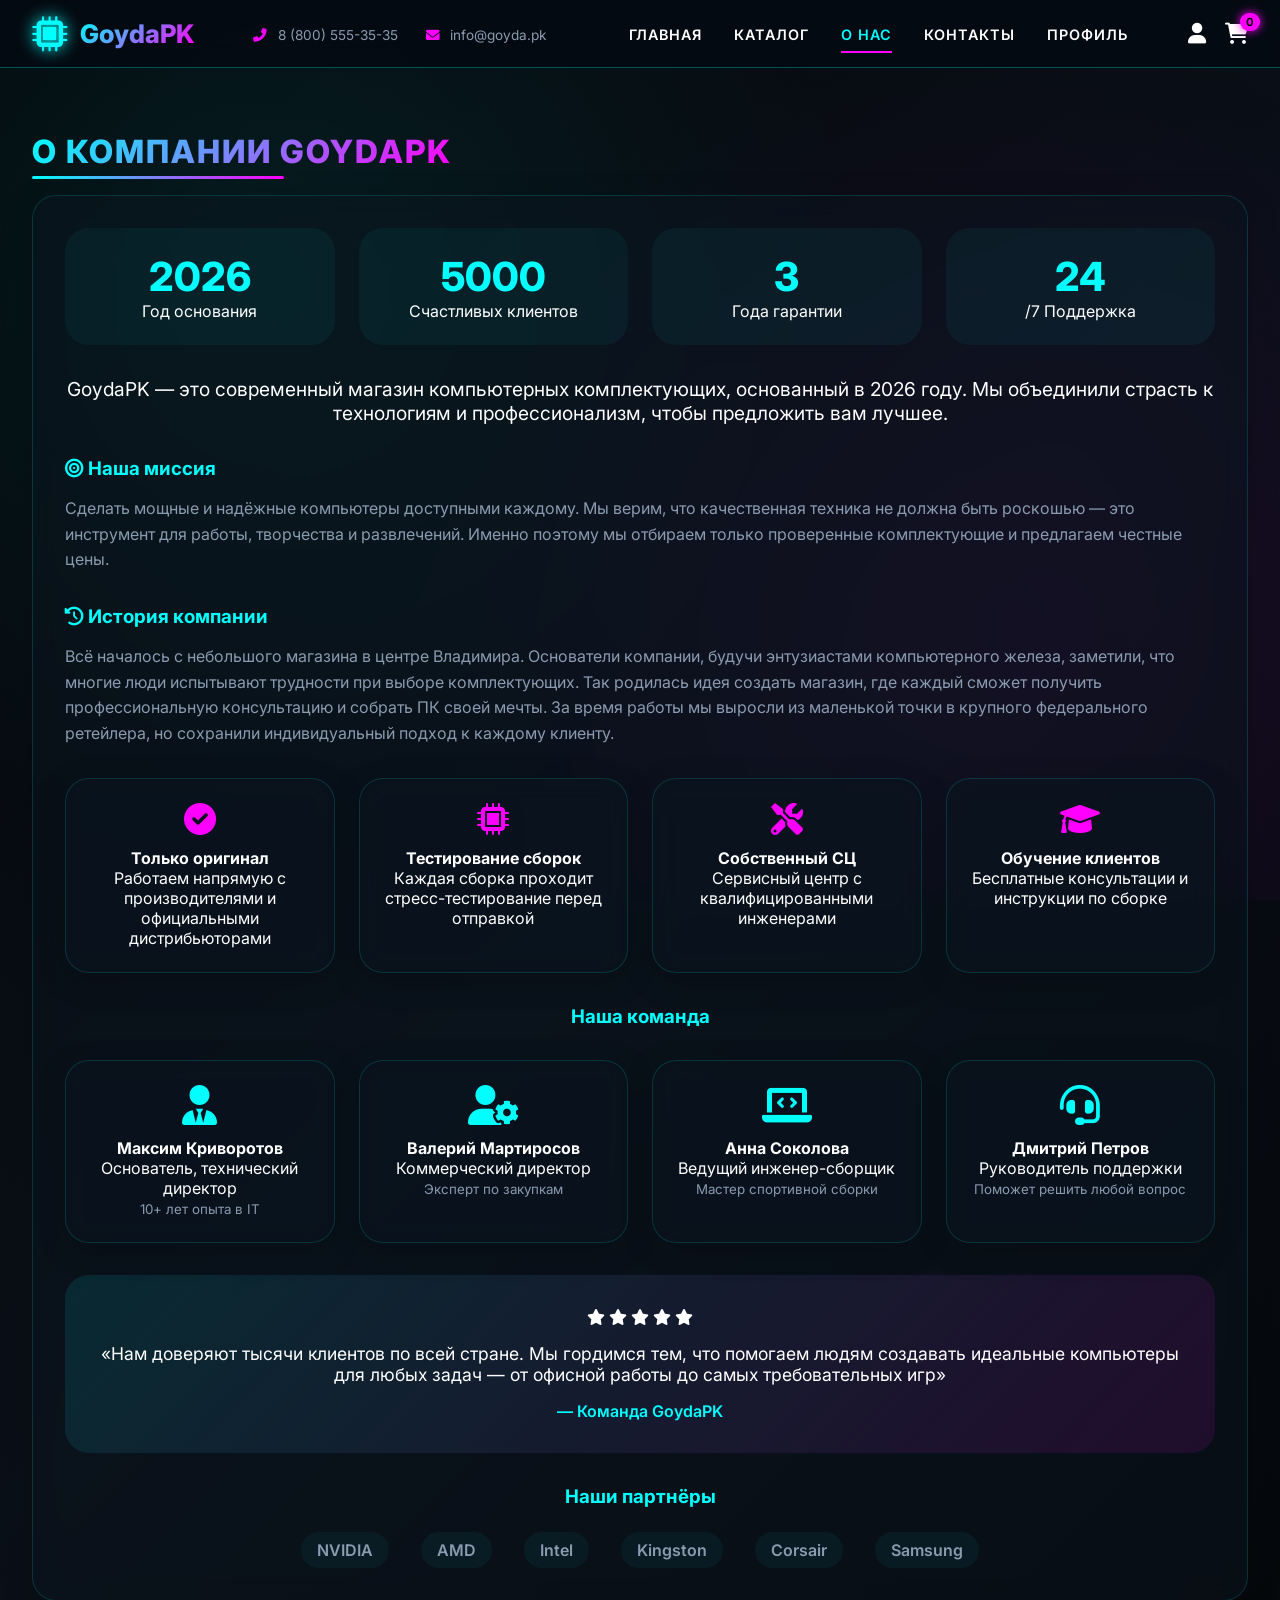
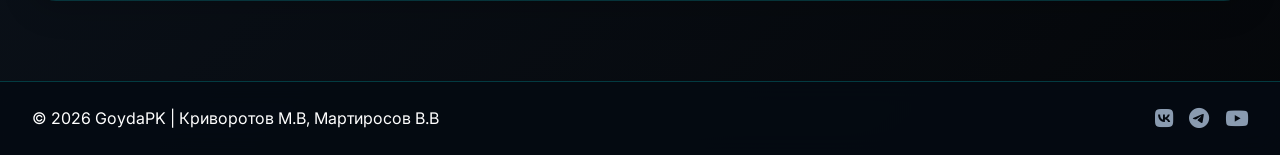
==== commit ac1fc529: "about.html" ====
--- a/about.html
+++ b/about.html
@@ -9,13 +9,10 @@
   <link href="https://fonts.googleapis.com/css2?family=Inter:opsz,wght@14..32,400;14..32,600;14..32,800&display=swap" rel="stylesheet">
 </head>
 <body>
-  <canvas id="bgCanvas"></canvas>
-  <canvas id="mouseTrail"></canvas>
-  
   <div class="content">
     <header class="page-header">
       <div class="logo-area">
-        <a href="index.html" style="display: flex; align-items: center; gap: 0.8rem; text-decoration: none;">
+        <a href="index.html">
           <i class="fas fa-microchip logo-icon"></i>
           <div class="logo-text">Goyda<span>PK</span></div>
         </a>
@@ -44,7 +41,7 @@
         <span class="title-gradient">О компании GoydaPK</span>
       </h1>
       
-      <div class="about-content glass">
+      <div class="about-content glass" style="padding: 2rem;">
         <div class="about-stats">
           <div class="stat-item">
             <div class="stat-number" data-target="2026">0</div>
@@ -65,87 +62,107 @@
         </div>
 
         <div class="about-text">
-          <p class="lead">GoydaPK — это современный магазин компьютерных комплектующих, основанный в 2026 году. Мы объединили страсть к технологиям и профессионализм, чтобы предложить вам лучшее.</p>
+          <p style="font-size: 1.2rem; color: white; text-align: center; margin-bottom: 2rem;">
+            GoydaPK — это современный магазин компьютерных комплектующих, основанный в 2026 году. 
+            Мы объединили страсть к технологиям и профессионализм, чтобы предложить вам лучшее.
+          </p>
           
-          <div class="company-mission">
-            <h3><i class="fas fa-bullseye"></i> Наша миссия</h3>
-            <p>Сделать мощные и надёжные компьютеры доступными каждому. Мы верим, что качественная техника не должна быть роскошью — это инструмент для работы, творчества и развлечений. Именно поэтому мы отбираем только проверенные комплектующие и предлагаем честные цены.</p>
+          <div style="margin-bottom: 2rem;">
+            <h3 style="color: var(--neon-cyan); margin-bottom: 1rem;"><i class="fas fa-bullseye"></i> Наша миссия</h3>
+            <p style="color: var(--text-gray); line-height: 1.6;">
+              Сделать мощные и надёжные компьютеры доступными каждому. Мы верим, что качественная техника 
+              не должна быть роскошью — это инструмент для работы, творчества и развлечений. Именно поэтому 
+              мы отбираем только проверенные комплектующие и предлагаем честные цены.
+            </p>
           </div>
 
-          <div class="company-history">
-            <h3><i class="fas fa-history"></i> История компании</h3>
-            <p>Всё началось с небольшого магазина в центре Владимира. Основатели компании, будучи энтузиастами компьютерного железа, заметили, что многие люди испытывают трудности при выборе комплектующих. Так родилась идея создать магазин, где каждый сможет получить профессиональную консультацию и собрать ПК своей мечты. За время работы мы выросли из маленькой точки в крупного федерального ретейлера, но сохранили индивидуальный подход к каждому клиенту.</p>
+          <div style="margin-bottom: 2rem;">
+            <h3 style="color: var(--neon-cyan); margin-bottom: 1rem;"><i class="fas fa-history"></i> История компании</h3>
+            <p style="color: var(--text-gray); line-height: 1.6;">
+              Всё началось с небольшого магазина в центре Владимира. Основатели компании, будучи энтузиастами 
+              компьютерного железа, заметили, что многие люди испытывают трудности при выборе комплектующих. 
+              Так родилась идея создать магазин, где каждый сможет получить профессиональную консультацию и 
+              собрать ПК своей мечты. За время работы мы выросли из маленькой точки в крупного федерального 
+              ретейлера, но сохранили индивидуальный подход к каждому клиенту.
+            </p>
           </div>
 
           <div class="about-features">
-            <div class="about-feature">
+            <div class="about-feature glass">
               <i class="fas fa-check-circle"></i>
               <h4>Только оригинал</h4>
               <p>Работаем напрямую с производителями и официальными дистрибьюторами</p>
             </div>
-            <div class="about-feature">
+            <div class="about-feature glass">
               <i class="fas fa-microchip"></i>
               <h4>Тестирование сборок</h4>
               <p>Каждая сборка проходит стресс-тестирование перед отправкой</p>
             </div>
-            <div class="about-feature">
+            <div class="about-feature glass">
               <i class="fas fa-tools"></i>
               <h4>Собственный СЦ</h4>
               <p>Сервисный центр с квалифицированными инженерами</p>
             </div>
-            <div class="about-feature">
+            <div class="about-feature glass">
               <i class="fas fa-graduation-cap"></i>
               <h4>Обучение клиентов</h4>
               <p>Бесплатные консультации и инструкции по сборке</p>
             </div>
           </div>
 
-          <div class="testimonial-block">
+          <div class="team-section">
+            <h3 style="text-align: center; margin-bottom: 2rem; color: var(--neon-cyan);">Наша команда</h3>
+            <div class="team-grid">
+              <div class="team-member glass">
+                <i class="fas fa-user-tie"></i>
+                <h4>Максим Криворотов</h4>
+                <p>Основатель, технический директор</p>
+                <small style="color: var(--text-gray);">10+ лет опыта в IT</small>
+              </div>
+              <div class="team-member glass">
+                <i class="fas fa-user-cog"></i>
+                <h4>Валерий Мартиросов</h4>
+                <p>Коммерческий директор</p>
+                <small style="color: var(--text-gray);">Эксперт по закупкам</small>
+              </div>
+              <div class="team-member glass">
+                <i class="fas fa-laptop-code"></i>
+                <h4>Анна Соколова</h4>
+                <p>Ведущий инженер-сборщик</p>
+                <small style="color: var(--text-gray);">Мастер спортивной сборки</small>
+              </div>
+              <div class="team-member glass">
+                <i class="fas fa-headset"></i>
+                <h4>Дмитрий Петров</h4>
+                <p>Руководитель поддержки</p>
+                <small style="color: var(--text-gray);">Поможет решить любой вопрос</small>
+              </div>
+            </div>
+          </div>
+
+          <div class="testimonial-block" style="text-align: center; padding: 2rem; background: linear-gradient(135deg, rgba(0,255,255,0.1), rgba(255,0,255,0.1)); border-radius: 24px;">
             <i class="fas fa-star"></i>
             <i class="fas fa-star"></i>
             <i class="fas fa-star"></i>
             <i class="fas fa-star"></i>
             <i class="fas fa-star"></i>
-            <p>«Нам доверяют тысячи клиентов по всей стране. Мы гордимся тем, что помогаем людям создавать идеальные компьютеры для любых задач»</p>
-            <div class="author">— Команда GoydaPK</div>
+            <p style="font-size: 1.1rem; margin: 1rem 0;">
+              «Нам доверяют тысячи клиентов по всей стране. Мы гордимся тем, что помогаем людям 
+              создавать идеальные компьютеры для любых задач — от офисной работы до самых требовательных игр»
+            </p>
+            <div style="color: var(--neon-cyan); font-weight: 600;">— Команда GoydaPK</div>
           </div>
-        </div>
 
-        <div class="team-section">
-          <h3>Наша команда</h3>
-          <div class="team-grid">
-            <div class="team-member glass">
-              <i class="fas fa-user-tie"></i>
-              <h4>Михаил Криворотов</h4>
-              <p>Основатель, технический директор</p>
+          <div class="partners-section" style="text-align: center; margin-top: 2rem;">
+            <h3 style="color: var(--neon-cyan);">Наши партнёры</h3>
+            <div class="partner-logos" style="display: flex; flex-wrap: wrap; justify-content: center; gap: 2rem; margin-top: 1.5rem;">
+              <a href="#" class="partner-link">NVIDIA</a>
+              <a href="#" class="partner-link">AMD</a>
+              <a href="#" class="partner-link">Intel</a>
+              <a href="#" class="partner-link">Kingston</a>
+              <a href="#" class="partner-link">Corsair</a>
+              <a href="#" class="partner-link">Samsung</a>
             </div>
-            <div class="team-member glass">
-              <i class="fas fa-user-cog"></i>
-              <h4>Владимир Мартиросов</h4>
-              <p>Коммерческий директор</p>
-            </div>
-            <div class="team-member glass">
-              <i class="fas fa-laptop-code"></i>
-              <h4>Анна Соколова</h4>
-              <p>Ведущий инженер-сборщик</p>
-            </div>
-            <div class="team-member glass">
-              <i class="fas fa-headset"></i>
-              <h4>Дмитрий Петров</h4>
-              <p>Руководитель отдела поддержки</p>
-            </div>
-          </div>
-        </div>
-
-        <div class="partners-section">
-          <h3>Наши партнёры</h3>
-          <div class="partner-grid">
-            <a href="https://www.nvidia.com/ru-ru/" target="_blank" class="partner-item">NVIDIA</a>
-            <a href="https://www.amd.com/ru" target="_blank" class="partner-item">AMD</a>
-            <a href="https://www.intel.ru" target="_blank" class="partner-item">Intel</a>
-            <a href="https://www.kingston.com/ru" target="_blank" class="partner-item">Kingston</a>
-            <a href="https://www.corsair.com/ru/ru" target="_blank" class="partner-item">Corsair</a>
-            <a href="https://www.samsung.com/ru/" target="_blank" class="partner-item">Samsung</a>
           </div>
         </div>
       </div>
@@ -163,4 +180,4 @@
 
   <script src="javascript.js"></script>
 </body>
-</html>+</html>
--- a/style.css
+++ b/style.css
@@ -1,4 +1,3 @@
-
 * {
   margin: 0;
   padding: 0;
@@ -6,72 +5,64 @@
 }
 
 :root {
-  --bg-dark: #0a0f15;
-  --surface-dark: #141c24;
-  --primary-neon: #0ff;
-  --secondary-neon: #f0f;
-  --neon-blue: #00ccff;
-  --neon-pink: #ff44cc;
-  --neon-purple: #b266ff;
-  --text-light: #e0f0ff;
-  --text-dim: #a0b5cc;
-  --glow-blue: 0 0 10px rgba(0, 255, 255, 0.5), 0 0 20px rgba(0, 255, 255, 0.3);
-  --glow-pink: 0 0 10px rgba(255, 68, 204, 0.5), 0 0 20px rgba(255, 68, 204, 0.3);
-  --glass-bg: rgba(20, 30, 45, 0.3);
-  --glass-border: rgba(255, 255, 255, 0.05);
-  --transition: all 0.3s cubic-bezier(0.2, 0.9, 0.4, 1);
+  --bg-dark: #05070a;
+  --surface: #0a0f15;
+  --card-bg: rgba(15, 25, 35, 0.7);
+  --neon-cyan: #0ff;
+  --neon-pink: #f0f;
+  --neon-purple: #bf4eff;
+  --neon-green: #0f6;
+  --neon-orange: #ff6b3b;
+  --text-white: #fff;
+  --text-gray: #8a9bb0;
+  --border-glow: rgba(0, 255, 255, 0.3);
 }
 
 body {
   font-family: 'Inter', sans-serif;
-  background-color: var(--bg-dark);
-  color: var(--text-light);
-  line-height: 1.6;
-  position: relative;
+  background: linear-gradient(135deg, #05070a 0%, #0a1018 50%, #05070a 100%);
+  color: var(--text-white);
   min-height: 100vh;
   overflow-x: hidden;
 }
 
-
-#bgCanvas, #mouseTrail {
+body::before {
+  content: '';
   position: fixed;
   top: 0;
   left: 0;
   width: 100%;
   height: 100%;
+  background: radial-gradient(circle at 20% 30%, rgba(0, 255, 255, 0.08) 0%, transparent 50%),
+              radial-gradient(circle at 80% 70%, rgba(255, 0, 255, 0.08) 0%, transparent 50%);
+  pointer-events: none;
   z-index: 0;
-  pointer-events: none;
-}
-
-#bgCanvas {
-  opacity: 0.5;
-}
-
-#mouseTrail {
-  z-index: 1;
-  opacity: 0.8;
-}
-
-.content {
-  position: relative;
-  z-index: 2;
-}
-
+  animation: bgMove 20s ease-in-out infinite;
+}
+
+@keyframes bgMove {
+  0%, 100% { opacity: 0.5; }
+  50% { opacity: 1; }
+}
 
 .glass {
-  background: var(--glass-bg);
-  backdrop-filter: blur(10px);
-  border: 1px solid var(--glass-border);
+  background: rgba(10, 20, 30, 0.5);
+  backdrop-filter: blur(12px);
+  border: 1px solid rgba(0, 255, 255, 0.15);
   border-radius: 24px;
-  box-shadow: 0 8px 32px 0 rgba(0, 0, 0, 0.36);
-}
-
+  box-shadow: 0 8px 32px rgba(0, 0, 0, 0.2);
+  transition: all 0.3s ease;
+}
+
+.glass:hover {
+  border-color: rgba(0, 255, 255, 0.4);
+  box-shadow: 0 8px 32px rgba(0, 255, 255, 0.1);
+}
 
 .page-header {
-  background: rgba(10, 20, 30, 0.8);
+  background: rgba(5, 10, 18, 0.9);
   backdrop-filter: blur(12px);
-  border-bottom: 1px solid rgba(0, 255, 255, 0.2);
-  box-shadow: 0 0 30px rgba(0, 255, 255, 0.1);
+  border-bottom: 1px solid var(--border-glow);
   padding: 1rem 2rem;
   display: flex;
   align-items: center;
@@ -82,12 +73,6 @@
   z-index: 100;
 }
 
-.logo-area {
-  display: flex;
-  align-items: center;
-  gap: 0.8rem;
-}
-
 .logo-area a {
   display: flex;
   align-items: center;
@@ -96,31 +81,35 @@
 }
 
 .logo-icon {
-  font-size: 2.5rem;
-  color: var(--neon-blue);
-  filter: drop-shadow(0 0 8px var(--neon-blue));
-  animation: pulse 3s infinite;
+  font-size: 2.2rem;
+  color: var(--neon-cyan);
+  filter: drop-shadow(0 0 8px var(--neon-cyan));
+  animation: pulse 2s infinite;
+}
+
+@keyframes pulse {
+  0%, 100% { filter: drop-shadow(0 0 8px var(--neon-cyan)); }
+  50% { filter: drop-shadow(0 0 20px var(--neon-cyan)); }
 }
 
 .logo-text {
+  font-size: 1.6rem;
   font-weight: 800;
-  font-size: 1.8rem;
-  background: linear-gradient(135deg, var(--neon-blue), var(--neon-pink));
+  background: linear-gradient(135deg, var(--neon-cyan), var(--neon-pink));
   -webkit-background-clip: text;
   background-clip: text;
   color: transparent;
-  text-shadow: 0 0 15px rgba(0,255,255,0.5);
 }
 
 .contact-info span {
-  color: var(--text-dim);
+  color: var(--text-gray);
   margin-right: 1.5rem;
-  transition: var(--transition);
+  font-size: 0.85rem;
 }
 
 .contact-info i {
   color: var(--neon-pink);
-  margin-right: 5px;
+  margin-right: 0.4rem;
 }
 
 .main-nav ul {
@@ -130,123 +119,138 @@
 }
 
 .main-nav a {
-  color: var(--text-light);
+  color: var(--text-white);
+  text-decoration: none;
   font-weight: 600;
+  font-size: 0.9rem;
+  text-transform: uppercase;
+  letter-spacing: 1px;
   padding: 0.5rem 0;
   border-bottom: 2px solid transparent;
-  transition: var(--transition);
-  text-transform: uppercase;
-  letter-spacing: 1px;
-  font-size: 0.9rem;
-  text-decoration: none;
-}
-
-.main-nav a:hover, .main-nav a.active {
+  transition: 0.3s;
+}
+
+.main-nav a:hover,
+.main-nav a.active {
   border-bottom-color: var(--neon-pink);
-  color: white;
-  text-shadow: 0 0 8px var(--neon-pink);
+  color: var(--neon-cyan);
 }
 
 .header-icons {
   display: flex;
-  gap: 1.5rem;
+  gap: 1.2rem;
 }
 
 .header-icons a {
-  color: var(--text-light);
-  font-size: 1.4rem;
-  transition: var(--transition);
+  color: var(--text-white);
+  font-size: 1.3rem;
   position: relative;
-  text-decoration: none;
+  transition: 0.3s;
 }
 
 .header-icons a:hover {
-  color: var(--neon-blue);
-  transform: scale(1.15);
-  filter: drop-shadow(0 0 8px var(--neon-blue));
+  color: var(--neon-cyan);
+  transform: translateY(-2px);
 }
 
 .cart-badge {
   position: absolute;
   top: -8px;
-  right: -10px;
+  right: -12px;
+  background: var(--neon-pink);
+  color: #000;
   font-size: 0.7rem;
-  background: var(--neon-pink);
-  color: black;
   font-weight: bold;
   padding: 2px 6px;
   border-radius: 20px;
   box-shadow: 0 0 10px var(--neon-pink);
 }
 
-
-.page-footer {
-  background: rgba(5, 10, 15, 0.9);
-  backdrop-filter: blur(8px);
-  border-top: 1px solid rgba(178, 102, 255, 0.3);
-  padding: 1.8rem 2rem;
-  margin-top: 3rem;
-  display: flex;
-  flex-wrap: wrap;
-  justify-content: space-between;
-  align-items: center;
-}
-
-.footer-social {
-  display: flex;
-  gap: 1.5rem;
-}
-
-.social-icon {
-  color: var(--text-dim);
-  font-size: 1.5rem;
-  transition: var(--transition);
-  text-decoration: none;
-}
-
-.social-icon:hover {
-  color: var(--neon-blue);
-  text-shadow: 0 0 15px var(--neon-blue);
-  transform: translateY(-3px);
-}
-
-
 .container {
-  max-width: 1300px;
+  max-width: 1400px;
   margin: 0 auto;
-  padding: 2rem 1.5rem;
+  padding: 2rem;
+  position: relative;
+  z-index: 1;
 }
 
 .section-title {
-  margin: 2.5rem 0 1.8rem;
-  font-weight: 700;
-  font-size: 2.2rem;
+  font-size: 2rem;
+  font-weight: 800;
+  margin: 2rem 0 1.5rem;
   text-transform: uppercase;
   letter-spacing: 2px;
+  position: relative;
+  display: inline-block;
+}
+
+.section-title::after {
+  content: '';
+  position: absolute;
+  bottom: -8px;
+  left: 0;
+  width: 60%;
+  height: 3px;
+  background: linear-gradient(90deg, var(--neon-cyan), var(--neon-pink));
+  border-radius: 3px;
 }
 
 .title-gradient {
-  background: linear-gradient(135deg, var(--neon-blue), var(--neon-pink));
+  background: linear-gradient(135deg, var(--neon-cyan), var(--neon-pink));
   -webkit-background-clip: text;
   background-clip: text;
   color: transparent;
-  text-shadow: 0 0 20px rgba(0,255,255,0.3);
-}
-
+}
+
+.video-banner {
+  position: relative;
+  border-radius: 32px;
+  overflow: hidden;
+  margin-bottom: 3rem;
+  box-shadow: 0 0 40px rgba(0, 255, 255, 0.3);
+}
+
+.video-banner video {
+  width: 100%;
+  height: 400px;
+  object-fit: cover;
+}
+
+.video-overlay {
+  position: absolute;
+  top: 0;
+  left: 0;
+  width: 100%;
+  height: 100%;
+  background: linear-gradient(135deg, rgba(0,0,0,0.6), rgba(0,255,255,0.2));
+  display: flex;
+  align-items: center;
+  justify-content: center;
+  flex-direction: column;
+  text-align: center;
+}
+
+.video-overlay h2 {
+  font-size: 3rem;
+  font-weight: 800;
+  margin-bottom: 1rem;
+  text-shadow: 0 0 20px var(--neon-cyan);
+}
+
+.video-overlay p {
+  font-size: 1.2rem;
+  color: var(--text-gray);
+}
 
 .hero {
-  min-height: 500px;
   display: flex;
   align-items: center;
   justify-content: space-between;
   padding: 3rem;
   margin-bottom: 3rem;
-  background: rgba(20, 30, 45, 0.4);
-  backdrop-filter: blur(8px);
-  border-radius: 32px;
+  background: linear-gradient(135deg, rgba(0, 255, 255, 0.05), rgba(255, 0, 255, 0.05));
+  border-radius: 40px;
   border: 1px solid rgba(0, 255, 255, 0.2);
-  box-shadow: 0 0 50px rgba(0, 255, 255, 0.1);
-  animation: fadeSlide 0.6s ease-out;
   position: relative;
   overflow: hidden;
 }
@@ -254,39 +258,49 @@
 .hero::before {
   content: '';
   position: absolute;
+  width: 200%;
+  height: 200%;
   top: -50%;
   left: -50%;
-  width: 200%;
-  height: 200%;
-  background: radial-gradient(circle, rgba(0,255,255,0.1) 0%, transparent 50%);
-  animation: rotate 20s linear infinite;
+  background: radial-gradient(circle, rgba(0, 255, 255, 0.1) 0%, transparent 60%);
+  animation: rotate 30s linear infinite;
+}
+
+@keyframes rotate {
+  from { transform: rotate(0deg); }
+  to { transform: rotate(360deg); }
 }
 
 .hero-content {
   position: relative;
-  z-index: 2;
-}
-
-.glitch-text {
+  z-index: 1;
+}
+
+.hero h1 {
   font-size: 2.8rem;
   font-weight: 800;
   line-height: 1.2;
-  position: relative;
-  text-shadow: 0.05em 0 0 var(--neon-pink), -0.05em -0.025em 0 var(--neon-blue);
-  animation: glitch 725ms infinite;
+  text-shadow: 0.03em 0 0 var(--neon-pink), -0.03em 0 0 var(--neon-cyan);
+  animation: glitch 3s infinite;
+}
+
+@keyframes glitch {
+  0%, 100% { text-shadow: 0.03em 0 0 var(--neon-pink), -0.03em 0 0 var(--neon-cyan); }
+  25% { text-shadow: -0.03em 0 0 var(--neon-pink), 0.03em 0 0 var(--neon-cyan); }
+  50% { text-shadow: 0.03em 0.03em 0 var(--neon-pink), -0.03em -0.03em 0 var(--neon-cyan); }
+  75% { text-shadow: -0.03em -0.03em 0 var(--neon-pink), 0.03em 0.03em 0 var(--neon-cyan); }
 }
 
 .hero p {
-  font-size: 1.2rem;
-  margin: 1.2rem 0 1.8rem;
-  color: var(--text-dim);
-}
-
+  color: var(--text-gray);
+  font-size: 1.1rem;
+  margin: 1rem 0 1.5rem;
+  max-width: 500px;
+}
 
 .hero-3d {
-  position: relative;
-  width: 300px;
-  height: 300px;
+  width: 280px;
+  height: 280px;
   display: flex;
   align-items: center;
   justify-content: center;
@@ -295,1008 +309,423 @@
 .floating-cube {
   width: 200px;
   height: 200px;
-  background: linear-gradient(135deg, var(--neon-blue), var(--neon-pink));
+  background: linear-gradient(135deg, var(--neon-cyan), var(--neon-pink));
   border-radius: 30px;
   display: flex;
   align-items: center;
   justify-content: center;
-  animation: float 6s ease-in-out infinite, rotate 10s linear infinite;
-  box-shadow: 0 0 50px rgba(0, 255, 255, 0.3);
+  animation: float 4s ease-in-out infinite, cubeRotate 8s linear infinite;
+  box-shadow: 0 0 40px rgba(0, 255, 255, 0.5);
+}
+
+@keyframes float {
+  0%, 100% { transform: translateY(0); }
+  50% { transform: translateY(-20px); }
+}
+
+@keyframes cubeRotate {
+  from { transform: rotate(0deg); }
+  to { transform: rotate(360deg); }
 }
 
 .floating-cube i {
-  font-size: 5rem;
+  font-size: 4rem;
   color: white;
-  filter: drop-shadow(0 0 20px white);
-}
-
+  text-shadow: 0 0 20px white;
+}
 
 .btn {
-  background: transparent;
-  color: white;
-  padding: 0.9rem 2.2rem;
-  border-radius: 60px;
+  display: inline-flex;
+  align-items: center;
+  gap: 0.6rem;
+  padding: 0.8rem 2rem;
+  border-radius: 40px;
   font-weight: 600;
-  border: 2px solid var(--neon-pink);
+  text-decoration: none;
+  transition: 0.3s;
   cursor: pointer;
-  transition: var(--transition);
-  display: inline-flex;
-  align-items: center;
-  gap: 0.8rem;
-  text-decoration: none;
-  text-transform: uppercase;
-  letter-spacing: 1px;
-  position: relative;
-  overflow: hidden;
+  border: none;
+  font-size: 0.9rem;
 }
 
 .btn-neon {
-  position: relative;
-  border: none;
-  background: linear-gradient(135deg, var(--neon-blue), var(--neon-pink));
-  color: black;
-  font-weight: 800;
+  background: linear-gradient(135deg, var(--neon-cyan), var(--neon-pink));
+  color: #000;
+  box-shadow: 0 0 15px rgba(0, 255, 255, 0.5);
+}
+
+.btn-neon:hover {
+  transform: translateY(-2px);
+  box-shadow: 0 0 30px rgba(0, 255, 255, 0.8);
 }
 
 .btn-outline {
   background: transparent;
-  border: 2px solid var(--neon-blue);
-  color: var(--neon-blue);
+  border: 2px solid var(--neon-cyan);
+  color: var(--neon-cyan);
 }
 
 .btn-outline:hover {
-  background: var(--neon-blue);
-  color: black;
-  box-shadow: 0 0 20px var(--neon-blue);
-}
-
-.btn-neon span {
-  position: relative;
-  z-index: 2;
+  background: var(--neon-cyan);
+  color: #000;
+  box-shadow: 0 0 20px var(--neon-cyan);
 }
 
 .btn-small {
-  background: transparent;
-  border: 2px solid var(--neon-blue);
+  background: rgba(0, 255, 255, 0.1);
+  border: 1px solid var(--neon-cyan);
   color: white;
-  padding: 0.6rem 1.2rem;
+  padding: 0.5rem 1rem;
   border-radius: 30px;
+  font-size: 0.85rem;
   cursor: pointer;
-  transition: var(--transition);
+  transition: 0.3s;
   display: inline-flex;
   align-items: center;
-  gap: 0.5rem;
-  font-weight: 600;
+  gap: 0.4rem;
 }
 
 .btn-small:hover {
-  background: var(--neon-blue);
-  color: black;
-  box-shadow: 0 0 25px var(--neon-blue);
+  background: var(--neon-cyan);
+  color: #000;
   transform: translateY(-2px);
 }
 
+.btn-icon {
+  background: rgba(0,0,0,0.5);
+  border: none;
+  cursor: pointer;
+  font-size: 1.2rem;
+  transition: 0.3s;
+  padding: 0.5rem;
+  border-radius: 50%;
+  width: 32px;
+  height: 32px;
+  display: flex;
+  align-items: center;
+  justify-content: center;
+}
+
+.btn-icon:hover {
+  transform: scale(1.1);
+}
+
+.btn-icon.wishlist-btn.active {
+  color: var(--neon-pink);
+}
+
+.btn-icon.wishlist-btn {
+  color: var(--text-gray);
+}
 
 .features {
   display: grid;
-  grid-template-columns: repeat(auto-fit, minmax(200px, 1fr));
-  gap: 2rem;
-  margin: 3rem 0;
+  grid-template-columns: repeat(auto-fit, minmax(220px, 1fr));
+  gap: 1.5rem;
+  margin: 2rem 0;
 }
 
 .feature-card {
-  padding: 2rem 1.5rem;
+  padding: 1.8rem;
   text-align: center;
-  position: relative;
-  overflow: hidden;
-  cursor: default;
-  background: rgba(20, 30, 45, 0.4);
-  backdrop-filter: blur(10px);
-  border: 1px solid rgba(178, 102, 255, 0.3);
-  border-radius: 24px;
-  transition: var(--transition);
+  transition: 0.3s;
 }
 
 .feature-card:hover {
   transform: translateY(-5px);
-  border-color: var(--neon-blue);
+  border-color: var(--neon-pink);
 }
 
 .feature-card i {
-  font-size: 2.8rem;
+  font-size: 2.5rem;
   color: var(--neon-pink);
   margin-bottom: 1rem;
   filter: drop-shadow(0 0 8px var(--neon-pink));
-  transition: var(--transition);
-}
-
-.feature-card:hover i {
-  transform: scale(1.1);
-  filter: drop-shadow(0 0 15px var(--neon-pink));
-}
-
-
-.advantages-grid {
-  display: grid;
-  grid-template-columns: repeat(auto-fit, minmax(250px, 1fr));
-  gap: 2rem;
-  margin: 2rem 0;
-}
-
-.advantage-card {
-  padding: 2rem;
-  text-align: center;
-  transition: var(--transition);
-  background: rgba(20, 30, 45, 0.4);
-  backdrop-filter: blur(10px);
-  border: 1px solid rgba(0, 255, 255, 0.2);
-  border-radius: 24px;
-}
-
-.advantage-card:hover {
-  transform: translateY(-5px);
-  border-color: var(--neon-pink);
-}
-
-.advantage-card i {
-  font-size: 2.5rem;
-  color: var(--neon-blue);
-  margin-bottom: 1rem;
-}
-
-.advantage-card h3 {
-  margin-bottom: 0.5rem;
-  color: white;
-}
-
-.advantage-card p {
-  color: var(--text-dim);
-}
-
-
-.slider-controls {
-  display: flex;
-  justify-content: center;
-  align-items: center;
-  gap: 2rem;
-  margin: 2rem 0;
-}
-
-.slider-prev, .slider-next {
-  background: transparent;
-  border: 1px solid var(--neon-blue);
-  color: var(--neon-blue);
-  width: 40px;
-  height: 40px;
-  border-radius: 50%;
-  cursor: pointer;
-  transition: var(--transition);
-}
-
-.slider-prev:hover, .slider-next:hover {
-  background: var(--neon-blue);
-  color: black;
-  box-shadow: 0 0 20px var(--neon-blue);
-}
-
-.slider-dots {
-  display: flex;
-  gap: 0.5rem;
-}
-
-.slider-dot {
-  width: 10px;
-  height: 10px;
-  border-radius: 50%;
-  background: var(--text-dim);
-  cursor: pointer;
-  transition: var(--transition);
-}
-
-.slider-dot.active {
-  background: var(--neon-blue);
-  box-shadow: 0 0 10px var(--neon-blue);
-  width: 25px;
-  border-radius: 10px;
-}
-
-
-.testimonials-slider {
-  position: relative;
-  min-height: 300px;
-}
-
-.testimonial-card {
-  padding: 2rem;
-  text-align: center;
-  display: none;
-  background: rgba(20, 30, 45, 0.5);
-  backdrop-filter: blur(10px);
-  border: 1px solid rgba(178, 102, 255, 0.3);
-  border-radius: 32px;
-}
-
-.testimonial-card.active {
-  display: block;
-  animation: fadeSlide 0.5s ease;
-}
-
-.testimonial-card i.fa-quote-left {
-  font-size: 2rem;
-  color: var(--neon-pink);
-  margin-bottom: 1rem;
-}
-
-.testimonial-card p {
-  font-size: 1.1rem;
-  margin-bottom: 1.5rem;
-  color: var(--text-light);
-}
-
-.testimonial-card .author {
-  display: flex;
-  align-items: center;
-  justify-content: center;
-  gap: 0.5rem;
-  margin-top: 1rem;
-}
-
-.testimonial-card .author i {
-  font-size: 1.5rem;
-  color: var(--neon-blue);
-}
-
-.testimonial-card .rating {
-  margin-left: 1rem;
-}
-
-.testimonial-card .rating i {
-  font-size: 0.9rem;
-  color: #ffc107;
-}
-
-.testimonial-dots {
-  display: flex;
-  justify-content: center;
-  gap: 0.5rem;
-  margin-top: 1rem;
-}
-
-.testimonial-dots .dot {
-  width: 10px;
-  height: 10px;
-  border-radius: 50%;
-  background: var(--text-dim);
-  cursor: pointer;
-  transition: var(--transition);
-}
-
-.testimonial-dots .dot.active {
-  background: var(--neon-pink);
-  box-shadow: 0 0 10px var(--neon-pink);
-}
-
+}
 
 .product-grid {
   display: grid;
-  grid-template-columns: repeat(auto-fill, minmax(280px, 1fr));
-  gap: 2rem;
+  grid-template-columns: repeat(auto-fill, minmax(300px, 1fr));
+  gap: 1.8rem;
   margin: 2rem 0;
-  transition: all 0.3s ease;
 }
 
 .product-card {
-  padding: 1.5rem;
-  transition: var(--transition);
+  padding: 1.2rem;
+  cursor: pointer;
+  transition: 0.3s;
   position: relative;
   overflow: hidden;
-  background: rgba(20, 30, 45, 0.4);
-  backdrop-filter: blur(10px);
-  border: 1px solid rgba(178, 102, 255, 0.3);
-  border-radius: 24px;
-  cursor: pointer;
 }
 
 .product-card:hover {
-  transform: translateY(-8px) scale(1.02);
+  transform: translateY(-8px);
   border-color: var(--neon-pink);
-  box-shadow: 0 0 40px rgba(255, 68, 204, 0.3);
+  box-shadow: 0 15px 35px rgba(255, 0, 255, 0.2);
 }
 
 .product-image {
   aspect-ratio: 1;
-  background: linear-gradient(135deg, #1a2634, #0f1a24);
-  border-radius: 18px;
+  background: linear-gradient(135deg, #0a121c, #051018);
+  border-radius: 20px;
   display: flex;
   align-items: center;
   justify-content: center;
   margin-bottom: 1rem;
-  position: relative;
   overflow: hidden;
   border: 1px solid rgba(0, 255, 255, 0.2);
-}
-
-.product-image i {
-  font-size: 3rem;
-  color: var(--neon-blue);
-  filter: drop-shadow(0 0 10px var(--neon-blue));
-  transition: var(--transition);
+  position: relative;
+}
+
+.product-image img {
+  width: 100%;
+  height: 100%;
+  object-fit: contain;
+  transition: 0.5s;
+}
+
+.product-card:hover .product-image img {
+  transform: scale(1.08);
+}
+
+.product-actions-buttons {
+  position: absolute;
+  top: 10px;
+  right: 10px;
+  display: flex;
+  gap: 0.5rem;
   z-index: 2;
 }
 
-.product-info {
-  padding: 0.5rem 0;
-}
-
 .product-title {
-  font-weight: 600;
-  font-size: 1.2rem;
+  font-weight: 700;
+  font-size: 1.1rem;
   margin-bottom: 0.5rem;
-  color: white;
 }
 
 .product-price {
   color: var(--neon-pink);
-  text-shadow: 0 0 8px var(--neon-pink);
-  font-weight: 700;
   font-size: 1.3rem;
+  font-weight: 800;
   margin-bottom: 0.5rem;
 }
 
 .product-specs {
-  color: var(--text-dim);
-  font-size: 0.9rem;
+  display: flex;
+  flex-wrap: wrap;
+  gap: 0.5rem;
   margin-bottom: 1rem;
 }
 
+.product-specs span {
+  background: rgba(0, 255, 255, 0.1);
+  padding: 0.2rem 0.6rem;
+  border-radius: 20px;
+  font-size: 0.7rem;
+  color: var(--text-gray);
+}
+
+.modal {
+  display: none;
+  position: fixed;
+  top: 0;
+  left: 0;
+  width: 100%;
+  height: 100%;
+  background: rgba(0, 0, 0, 0.8);
+  backdrop-filter: blur(8px);
+  z-index: 1000;
+  justify-content: center;
+  align-items: center;
+}
+
+.modal.active {
+  display: flex;
+}
+
+.modal-content {
+  max-width: 500px;
+  width: 90%;
+  padding: 2rem;
+  border-radius: 28px;
+}
+
+.modal-content h3 {
+  margin-bottom: 1rem;
+  color: var(--neon-cyan);
+}
+
+.modal-content textarea {
+  width: 100%;
+  padding: 0.8rem;
+  background: rgba(0, 0, 0, 0.5);
+  border: 1px solid var(--neon-cyan);
+  border-radius: 16px;
+  color: white;
+  margin: 1rem 0;
+  resize: vertical;
+}
+
+.star-rating {
+  display: flex;
+  gap: 0.5rem;
+  margin: 1rem 0;
+}
+
+.star-rating i {
+  font-size: 1.5rem;
+  color: var(--text-gray);
+  cursor: pointer;
+  transition: 0.2s;
+}
+
+.star-rating i:hover,
+.star-rating i.active {
+  color: #ffc107;
+}
 
 .filter-bar {
-  background: rgba(20, 30, 45, 0.5);
-  backdrop-filter: blur(10px);
-  padding: 1rem 1.5rem;
-  border-radius: 60px;
-  margin-bottom: 2rem;
   display: flex;
   align-items: center;
   gap: 1rem;
   flex-wrap: wrap;
-  border: 1px solid rgba(178, 102, 255, 0.3);
-}
-
-.filter-label {
-  color: var(--text-dim);
-  font-weight: 600;
+  padding: 0.8rem 1.5rem;
+  margin-bottom: 2rem;
+  border-radius: 50px;
 }
 
 .filter-btn {
   background: transparent;
   border: 1px solid rgba(0, 255, 255, 0.3);
-  color: var(--text-light);
-  padding: 0.5rem 1.2rem;
+  color: white;
+  padding: 0.4rem 1.2rem;
   border-radius: 30px;
   cursor: pointer;
-  transition: var(--transition);
-  font-weight: 500;
+  transition: 0.3s;
 }
 
 .filter-btn.active,
 .filter-btn:hover {
-  background: var(--neon-blue);
-  color: black;
-  border-color: var(--neon-blue);
-  box-shadow: 0 0 20px var(--neon-blue);
-}
-
+  background: linear-gradient(135deg, var(--neon-cyan), var(--neon-pink));
+  color: #000;
+  border-color: transparent;
+}
 
 .category-grid {
   display: grid;
   grid-template-columns: repeat(auto-fit, minmax(150px, 1fr));
-  gap: 1.5rem;
+  gap: 1.2rem;
   margin: 2rem 0;
 }
 
 .category-card {
   padding: 1.5rem;
   text-align: center;
-  position: relative;
-  overflow: hidden;
   cursor: pointer;
-  background: rgba(20, 30, 45, 0.4);
-  backdrop-filter: blur(10px);
-  border: 1px solid rgba(0, 255, 255, 0.3);
-  border-radius: 20px;
-  transition: var(--transition);
-}
-
-.category-card i {
-  font-size: 2.5rem;
-  color: var(--neon-blue);
-  margin-bottom: 1rem;
-}
-
-.category-card h3 {
-  font-size: 1rem;
-  color: var(--text-light);
+  transition: 0.3s;
 }
 
 .category-card:hover {
   transform: translateY(-5px);
   border-color: var(--neon-pink);
-  box-shadow: 0 0 30px rgba(255, 68, 204, 0.3);
-}
-
-
-.breadcrumbs {
-  margin-bottom: 2rem;
-  color: var(--text-dim);
-}
-
-.breadcrumbs a {
-  color: var(--neon-blue);
-  text-decoration: none;
-}
-
-.breadcrumbs a:hover {
-  color: var(--neon-pink);
-}
-
-.product-detail {
-  display: grid;
-  grid-template-columns: 1fr 1.5fr;
-  gap: 3rem;
-  padding: 2.5rem;
-  margin: 2rem 0;
-  background: rgba(20, 30, 45, 0.5);
-  backdrop-filter: blur(10px);
-  border: 1px solid rgba(255, 68, 204, 0.3);
-  border-radius: 32px;
-}
-
-.detail-image {
-  aspect-ratio: 1;
-  background: linear-gradient(135deg, #1a2634, #0f1a24);
-  border-radius: 24px;
-  display: flex;
-  align-items: center;
-  justify-content: center;
-  border: 2px solid var(--neon-blue);
-  box-shadow: 0 0 30px rgba(0, 255, 255, 0.3);
-}
-
-.detail-image i {
-  font-size: 8rem;
-  color: var(--neon-blue);
-  filter: drop-shadow(0 0 20px var(--neon-blue));
-}
-
-.detail-info h2 {
+}
+
+.category-card i {
   font-size: 2rem;
-  margin-bottom: 0.5rem;
-  color: white;
-}
-
-.product-rating {
-  margin-bottom: 1rem;
-}
-
-.product-rating i {
-  color: #ffc107;
-}
-
-.product-rating .rating-count {
-  color: var(--text-dim);
-  margin-left: 0.5rem;
-}
-
-.product-availability {
-  margin: 1rem 0;
-  color: #00ff88;
-}
-
-.product-availability i {
-  margin-right: 0.5rem;
-}
-
-.specs-grid {
-  display: grid;
-  grid-template-columns: repeat(2, 1fr);
-  gap: 1rem;
-  margin: 2rem 0;
-}
-
-.spec-item {
-  display: flex;
-  flex-direction: column;
-  gap: 0.3rem;
-}
-
-.spec-label {
-  color: var(--text-dim);
-  font-size: 0.9rem;
-}
-
-.spec-value {
-  color: white;
-  font-weight: 600;
-}
-
-.product-description {
-  margin: 1.5rem 0;
-  color: var(--text-dim);
-  line-height: 1.6;
-}
-
-.quantity-selector {
-  margin: 2rem 0;
-}
-
-.quantity-controls {
-  display: flex;
-  align-items: center;
-  gap: 0.5rem;
-  margin-top: 0.5rem;
-}
-
-.quantity-btn {
-  width: 40px;
-  height: 40px;
-  border-radius: 20px;
-  border: 1px solid var(--neon-blue);
-  background: transparent;
-  color: white;
-  font-size: 1.2rem;
-  cursor: pointer;
-  transition: var(--transition);
-}
-
-.quantity-btn:hover {
-  background: var(--neon-blue);
-  color: black;
-  box-shadow: 0 0 15px var(--neon-blue);
-}
-
-.quantity-input {
-  width: 80px;
-  height: 40px;
-  text-align: center;
-  background: #0f1a24;
-  border: 1px solid var(--neon-purple);
-  color: white;
-  border-radius: 20px;
-  font-weight: 600;
-}
-
-.product-actions {
-  display: flex;
-  gap: 1rem;
-  margin: 2rem 0;
-}
-
-.product-meta {
-  display: flex;
-  flex-wrap: wrap;
-  gap: 1.5rem;
-  margin-top: 1.5rem;
-  padding-top: 1.5rem;
-  border-top: 1px solid rgba(255, 255, 255, 0.1);
-}
-
-.meta-item {
-  display: flex;
-  align-items: center;
-  gap: 0.5rem;
-  color: var(--text-dim);
-  font-size: 0.9rem;
-}
-
-.meta-item i {
-  color: var(--neon-blue);
-}
-
-
-.product-tabs {
-  margin: 3rem 0;
-}
-
-.tabs-header {
-  display: flex;
-  gap: 0.5rem;
-  border-bottom: 1px solid rgba(255, 255, 255, 0.1);
-  margin-bottom: 2rem;
-}
-
-.tab-btn {
-  background: transparent;
-  border: none;
-  padding: 1rem 2rem;
-  color: var(--text-dim);
-  cursor: pointer;
-  font-weight: 600;
-  transition: var(--transition);
-  position: relative;
-}
-
-.tab-btn.active {
-  color: var(--neon-pink);
-}
-
-.tab-btn.active::after {
-  content: '';
-  position: absolute;
-  bottom: -1px;
-  left: 0;
-  width: 100%;
-  height: 2px;
-  background: var(--neon-pink);
-  box-shadow: 0 0 10px var(--neon-pink);
-}
-
-.tab-content {
-  display: none;
-  padding: 1.5rem;
-  background: rgba(20, 30, 45, 0.3);
-  backdrop-filter: blur(10px);
-  border-radius: 24px;
-}
-
-.tab-content.active {
-  display: block;
-  animation: fadeSlide 0.3s ease;
-}
-
-.review-item {
-  padding: 1.5rem;
-  margin-bottom: 1rem;
-  background: rgba(20, 30, 45, 0.4);
-  border-radius: 20px;
-}
-
-.review-header {
-  display: flex;
-  align-items: center;
-  gap: 1rem;
-  margin-bottom: 1rem;
-}
-
-.review-header i {
-  font-size: 1.5rem;
-  color: var(--neon-blue);
-}
-
-.review-rating i {
-  font-size: 0.8rem;
-  color: #ffc107;
-}
-
-.review-date {
-  display: block;
-  margin-top: 0.5rem;
-  color: var(--text-dim);
-  font-size: 0.8rem;
-}
-
-.write-review {
-  margin-top: 1rem;
-}
-
-
-.profile-wrapper {
-  display: grid;
-  grid-template-columns: 300px 1fr;
-  gap: 2rem;
-  margin: 2rem 0;
-}
-
-.profile-sidebar {
-  padding: 2rem;
-  text-align: center;
-  background: rgba(20, 30, 45, 0.5);
-  backdrop-filter: blur(10px);
-  border: 1px solid rgba(0, 255, 255, 0.2);
-  border-radius: 32px;
-  height: fit-content;
-}
-
-.profile-avatar i {
-  font-size: 5rem;
-  color: var(--neon-blue);
-  margin-bottom: 1rem;
-}
-
-.profile-avatar h3 {
-  margin-bottom: 0.5rem;
-  color: white;
-}
-
-.profile-avatar p {
-  color: var(--text-dim);
-}
-
-.profile-nav {
-  display: flex;
-  flex-direction: column;
-  gap: 0.5rem;
-  margin: 2rem 0;
-}
-
-.profile-nav-btn {
-  background: transparent;
-  border: none;
-  padding: 0.8rem 1rem;
-  text-align: left;
-  color: var(--text-dim);
-  cursor: pointer;
-  border-radius: 12px;
-  transition: var(--transition);
-  display: flex;
-  align-items: center;
-  gap: 0.8rem;
-  font-size: 1rem;
-}
-
-.profile-nav-btn i {
-  width: 24px;
-}
-
-.profile-nav-btn:hover {
-  background: rgba(0, 255, 255, 0.1);
-  color: white;
-}
-
-.profile-nav-btn.active {
-  background: linear-gradient(135deg, var(--neon-blue), var(--neon-pink));
-  color: black;
-  font-weight: 600;
-}
-
-.logout-btn {
-  width: 100%;
-  justify-content: center;
-  margin-top: 1rem;
-}
-
-.profile-content {
-  background: rgba(20, 30, 45, 0.3);
-  backdrop-filter: blur(10px);
-  border-radius: 32px;
-  padding: 2rem;
-}
-
-.profile-tab {
-  display: none;
-}
-
-.profile-tab.active {
-  display: block;
-  animation: fadeSlide 0.3s ease;
-}
-
-.profile-tab h3 {
-  margin-bottom: 1.5rem;
-  color: white;
-}
-
-.profile-form {
-  display: flex;
-  flex-direction: column;
-  gap: 1.5rem;
-}
-
-.form-row {
-  display: grid;
-  grid-template-columns: 1fr 1fr;
-  gap: 1rem;
-}
-
-.orders-list {
-  display: flex;
-  flex-direction: column;
-  gap: 1.5rem;
-}
-
-.order-card {
-  padding: 1.5rem;
-  background: rgba(20, 30, 45, 0.4);
-  border-radius: 20px;
-  border: 1px solid rgba(0, 255, 255, 0.2);
-}
-
-.order-header {
-  display: flex;
-  justify-content: space-between;
-  align-items: center;
-  margin-bottom: 0.5rem;
-}
-
-.order-number {
-  font-weight: 600;
-  color: var(--neon-blue);
-}
-
-.order-status {
-  padding: 0.25rem 0.75rem;
-  border-radius: 20px;
-  font-size: 0.8rem;
-  font-weight: 600;
-}
-
-.status-delivered {
-  background: rgba(0, 255, 0, 0.2);
-  color: #00ff88;
-}
-
-.status-processing {
-  background: rgba(255, 68, 204, 0.2);
-  color: var(--neon-pink);
-}
-
-.order-date {
-  color: var(--text-dim);
-  font-size: 0.9rem;
-  margin-bottom: 1rem;
-}
-
-.order-items {
-  margin: 1rem 0;
-  border-top: 1px solid rgba(255, 255, 255, 0.1);
-  border-bottom: 1px solid rgba(255, 255, 255, 0.1);
-  padding: 1rem 0;
-}
-
-.order-item {
-  display: flex;
-  align-items: center;
-  gap: 1rem;
-  margin-bottom: 0.5rem;
-}
-
-.order-item i {
-  font-size: 1.2rem;
-  color: var(--neon-blue);
-}
-
-.order-quantity {
-  margin-left: auto;
-  color: var(--text-dim);
-}
-
-.order-price {
-  min-width: 100px;
-  text-align: right;
-  color: var(--neon-pink);
-  font-weight: 600;
-}
-
-.order-total {
-  text-align: right;
-  margin: 1rem 0;
-  font-size: 1.1rem;
-}
-
-.wishlist-grid {
-  display: flex;
-  flex-direction: column;
-  gap: 1rem;
-}
-
-.wishlist-item {
-  display: flex;
-  align-items: center;
-  gap: 1rem;
-  padding: 1rem;
-  background: rgba(20, 30, 45, 0.4);
-  border-radius: 16px;
-}
-
-.wishlist-item i {
-  font-size: 2rem;
-  color: var(--neon-blue);
-}
-
-.wishlist-info {
-  flex: 1;
-}
-
-.wishlist-info h4 {
-  color: white;
-  margin-bottom: 0.25rem;
-}
-
-.remove-wishlist {
-  background: transparent;
-  border: none;
-  color: var(--text-dim);
-  cursor: pointer;
-  padding: 0.5rem;
-  transition: var(--transition);
-}
-
-.remove-wishlist:hover {
-  color: var(--neon-pink);
-  transform: scale(1.1);
-}
-
+  color: var(--neon-cyan);
+  margin-bottom: 0.8rem;
+}
 
 .cart-wrapper {
   padding: 2rem;
-  margin: 2rem 0;
-  background: rgba(20, 30, 45, 0.5);
-  backdrop-filter: blur(10px);
-  border: 1px solid rgba(178, 102, 255, 0.3);
-  border-radius: 32px;
 }
 
 .cart-header {
   display: grid;
   grid-template-columns: 3fr 1fr 1.5fr 1fr 0.5fr;
   padding: 1rem 0;
-  border-bottom: 2px solid rgba(0, 255, 255, 0.2);
-  color: var(--text-dim);
+  border-bottom: 2px solid rgba(0, 255, 255, 0.3);
+  color: var(--text-gray);
   font-weight: 600;
-  text-transform: uppercase;
-  font-size: 0.9rem;
-  letter-spacing: 1px;
+  font-size: 0.85rem;
 }
 
 .cart-row {
   display: grid;
   grid-template-columns: 3fr 1fr 1.5fr 1fr 0.5fr;
-  padding: 1.5rem 0;
+  padding: 1rem 0;
   border-bottom: 1px solid rgba(255, 255, 255, 0.05);
   align-items: center;
 }
 
-.cart-cell {
+.product-cell {
   display: flex;
   align-items: center;
   gap: 1rem;
 }
 
 .product-cell i {
-  font-size: 1.8rem;
-  color: var(--neon-blue);
-  filter: drop-shadow(0 0 5px var(--neon-blue));
-}
-
-.price-cell, .total-cell {
+  font-size: 1.5rem;
+  color: var(--neon-cyan);
+}
+
+.price-cell,
+.total-cell {
+  color: var(--neon-pink);
   font-weight: 600;
-  color: var(--neon-pink);
+}
+
+.quantity-controls {
+  display: flex;
+  align-items: center;
+  gap: 0.5rem;
+}
+
+.quantity-btn {
+  width: 28px;
+  height: 28px;
+  border-radius: 14px;
+  background: rgba(0, 255, 255, 0.1);
+  border: 1px solid var(--neon-cyan);
+  color: white;
+  cursor: pointer;
+}
+
+.quantity-input {
+  width: 50px;
+  text-align: center;
+  background: rgba(0, 0, 0, 0.5);
+  border: 1px solid var(--neon-cyan);
+  border-radius: 20px;
+  color: white;
+  padding: 0.2rem;
 }
 
 .remove-item {
-  background: transparent;
+  background: none;
   border: none;
-  color: var(--text-dim);
-  font-size: 1.2rem;
+  color: #ff6b6b;
   cursor: pointer;
-  transition: var(--transition);
-}
-
-.remove-item:hover {
-  color: var(--neon-pink);
-  transform: scale(1.1);
+  font-size: 1.1rem;
 }
 
 .cart-footer {
+  display: flex;
+  justify-content: flex-end;
   margin-top: 2rem;
-  display: flex;
-  justify-content: flex-end;
 }
 
 .cart-summary {
   width: 300px;
   padding: 1.5rem;
-  background: rgba(10, 20, 30, 0.5);
-  backdrop-filter: blur(10px);
   border-radius: 24px;
-  border: 1px solid rgba(0, 255, 255, 0.2);
 }
 
 .summary-row {
   display: flex;
   justify-content: space-between;
   padding: 0.5rem 0;
-  color: var(--text-dim);
+  color: var(--text-gray);
 }
 
 .summary-row.total {
@@ -1313,415 +742,120 @@
   font-weight: 600;
 }
 
-.btn-checkout {
+.btn-checkout-small {
   width: 100%;
   margin-top: 1rem;
-  justify-content: center;
-}
-
-.empty-cart {
+  background: linear-gradient(135deg, var(--neon-cyan), var(--neon-pink));
+  border: none;
+  padding: 0.7rem;
+  border-radius: 40px;
+  font-weight: 600;
+  cursor: pointer;
+  transition: 0.3s;
+  color: #000;
+}
+
+.btn-checkout-small:hover {
+  transform: translateY(-2px);
+  box-shadow: 0 0 20px rgba(0, 255, 255, 0.5);
+}
+
+.profile-wrapper {
+  display: grid;
+  grid-template-columns: 280px 1fr;
+  gap: 2rem;
+}
+
+.profile-sidebar {
+  padding: 1.8rem;
   text-align: center;
-  padding: 3rem;
-}
-
-.empty-cart i {
+  height: fit-content;
+}
+
+.profile-avatar i {
   font-size: 4rem;
-  color: var(--text-dim);
-  margin-bottom: 1rem;
-}
-
-
-.about-content {
-  padding: 3rem;
-  background: rgba(20, 30, 45, 0.5);
-  backdrop-filter: blur(10px);
-  border: 1px solid rgba(0, 255, 255, 0.2);
-  border-radius: 32px;
-}
-
-.about-stats {
-  display: grid;
-  grid-template-columns: repeat(4, 1fr);
-  gap: 2rem;
-  margin-bottom: 3rem;
-}
-
-.stat-item {
-  text-align: center;
-}
-
-.stat-number {
-  font-size: 3rem;
-  font-weight: 800;
-  background: linear-gradient(135deg, var(--neon-blue), var(--neon-pink));
-  -webkit-background-clip: text;
-  background-clip: text;
-  color: transparent;
-  margin-bottom: 0.5rem;
-}
-
-.stat-label {
-  color: var(--text-dim);
-  text-transform: uppercase;
-  font-size: 0.9rem;
-  letter-spacing: 1px;
-}
-
-.about-text {
-  margin-bottom: 3rem;
-}
-
-.lead {
-  font-size: 1.3rem;
+  color: var(--neon-cyan);
+  margin-bottom: 0.8rem;
+}
+
+.profile-nav {
+  display: flex;
+  flex-direction: column;
+  gap: 0.5rem;
+  margin: 1.5rem 0;
+}
+
+.profile-nav-btn {
+  background: transparent;
+  border: none;
+  padding: 0.7rem;
+  text-align: left;
+  color: var(--text-gray);
+  cursor: pointer;
+  border-radius: 12px;
+  transition: 0.3s;
+  display: flex;
+  align-items: center;
+  gap: 0.8rem;
+}
+
+.profile-nav-btn:hover {
+  background: rgba(0, 255, 255, 0.1);
   color: white;
-  margin-bottom: 2rem;
-  text-align: center;
-}
-
-.company-mission, .company-history {
-  margin-bottom: 2rem;
-}
-
-.company-mission h3, .company-history h3 {
-  color: var(--neon-blue);
-  margin-bottom: 1rem;
-  display: flex;
-  align-items: center;
-  gap: 0.5rem;
-}
-
-.company-mission p, .company-history p {
-  color: var(--text-dim);
-  line-height: 1.8;
-}
-
-.about-features {
-  display: grid;
-  grid-template-columns: repeat(4, 1fr);
-  gap: 2rem;
-  margin: 3rem 0;
-}
-
-.about-feature {
-  text-align: center;
-  padding: 1.5rem;
-  background: rgba(10, 20, 30, 0.5);
-  backdrop-filter: blur(10px);
-  border-radius: 24px;
-  border: 1px solid rgba(255, 68, 204, 0.2);
-}
-
-.about-feature i {
-  font-size: 2.5rem;
-  color: var(--neon-blue);
-  margin-bottom: 1rem;
-  filter: drop-shadow(0 0 10px var(--neon-blue));
-}
-
-.about-feature h4 {
-  color: white;
-  margin-bottom: 0.5rem;
-}
-
-.about-feature p {
-  color: var(--text-dim);
-  font-size: 0.9rem;
-}
-
-.values-section {
-  margin: 3rem 0;
-}
-
-.values-section h3 {
-  color: var(--neon-blue);
-  margin-bottom: 1rem;
-  display: flex;
-  align-items: center;
-  gap: 0.5rem;
-}
-
-.values-grid {
-  display: flex;
-  flex-wrap: wrap;
-  gap: 1rem;
-  justify-content: center;
-}
-
-.value-item {
-  padding: 0.5rem 1.5rem;
-  background: rgba(0, 255, 255, 0.1);
-  border-radius: 40px;
-  border: 1px solid rgba(0, 255, 255, 0.3);
-  display: flex;
-  align-items: center;
-  gap: 0.5rem;
-}
-
-.value-item i {
-  color: var(--neon-pink);
-}
-
-.testimonial-block {
-  text-align: center;
-  padding: 2rem;
-  background: linear-gradient(135deg, rgba(0, 255, 255, 0.1), rgba(255, 68, 204, 0.1));
-  border-radius: 24px;
-  margin: 2rem 0;
-}
-
-.testimonial-block i {
-  font-size: 1.5rem;
-  color: #ffc107;
-  margin: 0 0.1rem;
-}
-
-.testimonial-block p {
-  font-size: 1.2rem;
-  color: white;
-  margin: 1rem 0;
-}
-
-.testimonial-block .author {
-  color: var(--neon-blue);
-  font-weight: 600;
-}
-
-.team-section {
-  margin: 3rem 0;
-}
-
-.team-section h3 {
-  text-align: center;
-  margin-bottom: 2rem;
-  color: white;
-}
-
-.team-grid {
-  display: grid;
-  grid-template-columns: repeat(4, 1fr);
-  gap: 1.5rem;
-}
-
-.team-member {
-  text-align: center;
-  padding: 1.5rem;
-  background: rgba(20, 30, 45, 0.5);
-  border-radius: 24px;
-  transition: var(--transition);
-}
-
-.team-member:hover {
-  transform: translateY(-5px);
-  border-color: var(--neon-blue);
-}
-
-.team-member i {
-  font-size: 3rem;
-  color: var(--neon-blue);
-  margin-bottom: 1rem;
-}
-
-.team-member h4 {
-  color: white;
-  margin-bottom: 0.5rem;
-}
-
-.team-member p {
-  color: var(--text-dim);
-  font-size: 0.9rem;
-}
-
-.partners-section {
-  text-align: center;
-  margin-top: 3rem;
-}
-
-.partners-section h3 {
-  margin-bottom: 2rem;
-  color: white;
-}
-
-.partner-grid {
-  display: grid;
-  grid-template-columns: repeat(3, 1fr);
-  gap: 1.5rem;
-}
-
-.partner-item {
-  padding: 1rem;
-  background: rgba(10, 20, 30, 0.5);
-  backdrop-filter: blur(10px);
-  border: 1px solid rgba(0, 255, 255, 0.2);
-  border-radius: 16px;
-  font-weight: 600;
-  color: var(--neon-blue);
-  transition: var(--transition);
-}
-
-.partner-item:hover {
-  border-color: var(--neon-pink);
-  color: var(--neon-pink);
-  transform: translateY(-3px);
-  box-shadow: 0 0 20px rgba(255, 68, 204, 0.3);
-}
-
-
-.trust-block {
-  margin: 3rem 0;
-}
-
-.partners {
-  text-align: center;
-  padding: 2rem;
-}
-
-.partners i {
-  font-size: 2.5rem;
-  color: var(--neon-pink);
-  margin-bottom: 1rem;
-}
-
-.partners h3 {
-  margin-bottom: 1.5rem;
-  color: white;
-}
-
-.partner-logos {
-  display: flex;
-  flex-wrap: wrap;
-  justify-content: center;
-  gap: 2rem;
-}
-
-.partner-logos span {
-  font-size: 1.2rem;
-  font-weight: 600;
-  color: var(--text-dim);
-  transition: var(--transition);
-}
-
-.partner-logos span:hover {
-  color: var(--neon-blue);
-  text-shadow: 0 0 10px var(--neon-blue);
-}
-
-
-.contacts-grid {
-  display: grid;
-  grid-template-columns: 1fr 1fr;
-  gap: 2rem;
-  margin-bottom: 3rem;
-}
-
-.contact-info-card,
-.contact-form-card {
-  padding: 2rem;
-  background: rgba(20, 30, 45, 0.5);
-  backdrop-filter: blur(10px);
-  border: 1px solid rgba(0, 255, 255, 0.2);
-  border-radius: 32px;
-}
-
-.map-container {
-  margin: 2rem 0;
-}
-
-.map-placeholder {
-  aspect-ratio: 16/9;
-  background: linear-gradient(135deg, #1a2634, #0f1a24);
-  border-radius: 24px;
-  display: flex;
-  flex-direction: column;
-  align-items: center;
-  justify-content: center;
-  gap: 1rem;
-  border: 2px dashed var(--neon-blue);
-}
-
-.map-placeholder i {
-  font-size: 4rem;
-  color: var(--neon-blue);
-  filter: drop-shadow(0 0 15px var(--neon-blue));
-}
-
-.map-placeholder p {
-  color: var(--text-dim);
-  font-size: 1.2rem;
-}
-
-.contact-details {
-  display: flex;
-  flex-direction: column;
-  gap: 1.5rem;
-}
-
-.detail-item {
-  display: flex;
-  gap: 1rem;
-  align-items: center;
-}
-
-.detail-item i {
-  font-size: 1.5rem;
-  color: var(--neon-pink);
-  width: 40px;
-  text-align: center;
-}
-
-.detail-item h4 {
-  color: white;
-  margin-bottom: 0.2rem;
-}
-
-.detail-item a,
-.detail-item p {
-  color: var(--text-dim);
-  text-decoration: none;
-  transition: var(--transition);
-}
-
-.detail-item a:hover {
-  color: var(--neon-blue);
-}
-
-
-.neon-form {
-  display: flex;
-  flex-direction: column;
-  gap: 1.5rem;
+}
+
+.profile-nav-btn.active {
+  background: linear-gradient(135deg, var(--neon-cyan), var(--neon-pink));
+  color: #000;
+}
+
+.profile-content {
+  padding: 1.8rem;
+  border-radius: 28px;
+}
+
+.profile-tab {
+  display: none;
+}
+
+.profile-tab.active {
+  display: block;
+  animation: fadeIn 0.3s ease;
+}
+
+@keyframes fadeIn {
+  from { opacity: 0; transform: translateY(10px); }
+  to { opacity: 1; transform: translateY(0); }
 }
 
 .form-group {
   position: relative;
+  margin-bottom: 1.2rem;
 }
 
 .form-group input,
 .form-group textarea {
   width: 100%;
-  padding: 1rem;
-  background: #0f1a24;
-  border: 1px solid rgba(178, 102, 255, 0.3);
+  padding: 0.8rem;
+  background: rgba(0, 0, 0, 0.4);
+  border: 1px solid rgba(0, 255, 255, 0.3);
   border-radius: 16px;
   color: white;
-  font-size: 1rem;
-  transition: var(--transition);
+  font-size: 0.9rem;
 }
 
 .form-group label {
   position: absolute;
-  left: 1rem;
-  top: 1rem;
-  color: var(--text-dim);
-  transition: var(--transition);
+  left: 0.8rem;
+  top: 0.8rem;
+  color: var(--text-gray);
+  transition: 0.2s;
   pointer-events: none;
-  background: transparent;
-  padding: 0 0.3rem;
 }
 
 .form-group input:focus,
 .form-group textarea:focus {
-  border-color: var(--neon-blue);
-  box-shadow: 0 0 20px rgba(0, 255, 255, 0.3);
+  border-color: var(--neon-cyan);
   outline: none;
 }
 
@@ -1730,416 +864,215 @@
 .form-group textarea:focus + label,
 .form-group textarea:not(:placeholder-shown) + label {
   top: -0.5rem;
-  left: 0.8rem;
+  left: 0.5rem;
+  font-size: 0.7rem;
+  background: #0a121c;
+  padding: 0 0.3rem;
+  color: var(--neon-cyan);
+}
+
+.form-row {
+  display: grid;
+  grid-template-columns: 1fr 1fr;
+  gap: 1rem;
+}
+
+.order-card {
+  padding: 1rem;
+  margin-bottom: 1rem;
+  border-radius: 20px;
+  background: rgba(10, 20, 30, 0.5);
+  border: 1px solid rgba(0, 255, 255, 0.1);
+}
+
+.order-header {
+  display: flex;
+  justify-content: space-between;
+  margin-bottom: 0.5rem;
+}
+
+.order-status {
+  padding: 0.2rem 0.6rem;
+  border-radius: 20px;
   font-size: 0.8rem;
-  background: #0f1a24;
-  color: var(--neon-blue);
-}
-
-.form-group.checkbox {
-  display: flex;
-  align-items: center;
-  gap: 0.5rem;
-}
-
-.form-group.checkbox input {
-  width: auto;
-}
-
-.form-group.checkbox label {
-  position: static;
-  color: var(--text-dim);
-}
-
-.error-message {
+}
+
+.status-delivered {
+  background: rgba(0, 255, 0, 0.2);
+  color: #0f6;
+}
+
+.status-processing {
+  background: rgba(255, 68, 204, 0.2);
   color: var(--neon-pink);
-  font-size: 0.8rem;
-  margin-top: 0.3rem;
-}
-
-.social-links-section {
+}
+
+.wishlist-item {
+  display: flex;
+  align-items: center;
+  gap: 1rem;
+  padding: 1rem;
+  margin-bottom: 0.5rem;
+  border-radius: 20px;
+  background: rgba(10, 20, 30, 0.5);
+  border: 1px solid rgba(0, 255, 255, 0.1);
+}
+
+.wishlist-info {
+  flex: 1;
+}
+
+.wishlist-info h4 {
+  margin-bottom: 0.3rem;
+}
+
+.about-stats {
+  display: grid;
+  grid-template-columns: repeat(4, 1fr);
+  gap: 1.5rem;
+  margin-bottom: 2rem;
+}
+
+.stat-item {
   text-align: center;
-}
-
-.social-links-section h3 {
-  margin-bottom: 2rem;
-  color: white;
+  padding: 1.5rem;
+  background: rgba(0, 255, 255, 0.05);
+  border-radius: 24px;
+}
+
+.stat-number {
+  font-size: 2.5rem;
+  font-weight: 800;
+  color: var(--neon-cyan);
+}
+
+.about-features {
+  display: grid;
+  grid-template-columns: repeat(4, 1fr);
+  gap: 1.5rem;
+  margin: 2rem 0;
+}
+
+.about-feature {
+  text-align: center;
+  padding: 1.5rem;
+}
+
+.about-feature i {
+  font-size: 2rem;
+  color: var(--neon-pink);
+  margin-bottom: 0.8rem;
+}
+
+.team-grid {
+  display: grid;
+  grid-template-columns: repeat(4, 1fr);
+  gap: 1.5rem;
+  margin: 2rem 0;
+}
+
+.team-member {
+  text-align: center;
+  padding: 1.5rem;
+}
+
+.team-member i {
+  font-size: 2.5rem;
+  color: var(--neon-cyan);
+  margin-bottom: 0.8rem;
+}
+
+.contacts-grid {
+  display: grid;
+  grid-template-columns: 1fr 1fr;
+  gap: 2rem;
+}
+
+.detail-item {
+  display: flex;
+  gap: 1rem;
+  margin-bottom: 1.5rem;
+}
+
+.detail-item i {
+  font-size: 1.5rem;
+  color: var(--neon-pink);
 }
 
 .social-grid {
   display: grid;
   grid-template-columns: repeat(3, 1fr);
-  gap: 1.5rem;
+  gap: 1rem;
+  margin-top: 2rem;
 }
 
 .social-card {
-  padding: 1.5rem;
-  text-align: center;
+  display: flex;
+  align-items: center;
+  justify-content: center;
+  gap: 0.6rem;
+  padding: 1rem;
   text-decoration: none;
   color: white;
-  transition: var(--transition);
-  background: rgba(20, 30, 45, 0.5);
-  backdrop-filter: blur(10px);
-  border: 1px solid rgba(0, 255, 255, 0.2);
-  border-radius: 24px;
-}
-
-.social-card i {
-  font-size: 2.5rem;
-  color: var(--neon-blue);
-  margin-bottom: 0.5rem;
-  transition: var(--transition);
-}
-
-.social-card span {
-  display: block;
-  color: var(--text-dim);
+  border-radius: 20px;
+  transition: 0.3s;
 }
 
 .social-card:hover {
-  transform: translateY(-5px);
   border-color: var(--neon-pink);
-  box-shadow: 0 0 30px rgba(255, 68, 204, 0.3);
-}
-
-.social-card:hover i {
-  color: var(--neon-pink);
-  filter: drop-shadow(0 0 10px var(--neon-pink));
-}
-
-
-@keyframes fadeSlide {
-  0% {
-    opacity: 0;
-    transform: translateY(20px);
-  }
-  100% {
-    opacity: 1;
-    transform: translateY(0);
-  }
-}
-
-@keyframes pulse {
-  0%, 100% {
-    opacity: 0.8;
-    transform: scale(1);
-  }
-  50% {
-    opacity: 1;
-    transform: scale(1.1);
-    filter: drop-shadow(0 0 20px var(--neon-blue));
-  }
-}
-
-@keyframes float {
-  0%, 100% {
-    transform: translateY(0) rotate(0deg);
-  }
-  50% {
-    transform: translateY(-20px) rotate(5deg);
-  }
-}
-
-@keyframes rotate {
-  from {
-    transform: rotate(0deg);
-  }
-  to {
-    transform: rotate(360deg);
-  }
-}
-
-@keyframes glitch {
-  0% {
-    text-shadow: 0.05em 0 0 var(--neon-pink), -0.05em -0.025em 0 var(--neon-blue);
-  }
-  14% {
-    text-shadow: 0.05em 0 0 var(--neon-pink), -0.05em -0.025em 0 var(--neon-blue);
-  }
-  15% {
-    text-shadow: -0.05em -0.025em 0 var(--neon-pink), 0.025em 0.025em 0 var(--neon-blue);
-  }
-  49% {
-    text-shadow: -0.05em -0.025em 0 var(--neon-pink), 0.025em 0.025em 0 var(--neon-blue);
-  }
-  50% {
-    text-shadow: 0.025em 0.05em 0 var(--neon-pink), 0.05em 0 0 var(--neon-blue);
-  }
-  99% {
-    text-shadow: 0.025em 0.05em 0 var(--neon-pink), 0.05em 0 0 var(--neon-blue);
-  }
-  100% {
-    text-shadow: -0.025em 0 0 var(--neon-pink), -0.025em -0.025em 0 var(--neon-blue);
-  }
-}
-
-
-@media (max-width: 1024px) {
-  .hero {
-    flex-direction: column;
-    text-align: center;
-    gap: 3rem;
-  }
-  
-  .product-detail {
-    grid-template-columns: 1fr;
-  }
-  
-  .contacts-grid {
-    grid-template-columns: 1fr;
-  }
-  
-  .profile-wrapper {
-    grid-template-columns: 1fr;
-  }
-  
-  .about-stats,
-  .about-features,
-  .partner-grid,
-  .social-grid,
-  .team-grid {
-    grid-template-columns: repeat(2, 1fr);
-  }
-}
-
-@media (max-width: 768px) {
-  .page-header {
-    flex-direction: column;
-    gap: 1rem;
-    text-align: center;
-  }
-  
-  .main-nav ul {
-    flex-wrap: wrap;
-    justify-content: center;
-    gap: 1rem;
-  }
-  
-  .contact-info {
-    display: flex;
-    flex-direction: column;
-    gap: 0.5rem;
-  }
-  
-  .contact-info span {
-    margin-right: 0;
-  }
-  
-  .cart-header {
-    display: none;
-  }
-  
-  .cart-row {
-    grid-template-columns: 1fr;
-    gap: 1rem;
-    padding: 1rem;
-    border: 1px solid rgba(255, 255, 255, 0.05);
-    border-radius: 16px;
-    margin-bottom: 1rem;
-  }
-  
-  .cart-cell {
-    justify-content: space-between;
-  }
-  
-  .cart-cell::before {
-    content: attr(data-label);
-    color: var(--text-dim);
-    font-weight: 600;
-  }
-  
-  .about-stats,
-  .about-features,
-  .partner-grid,
-  .social-grid,
-  .team-grid {
-    grid-template-columns: 1fr;
-  }
-  
-  .specs-grid {
-    grid-template-columns: 1fr;
-  }
-  
-  .form-row {
-    grid-template-columns: 1fr;
-  }
-  
-  .product-actions {
-    flex-direction: column;
-  }
-  
-  .tabs-header {
-    flex-wrap: wrap;
-  }
-  
-  .tab-btn {
-    flex: 1;
-    text-align: center;
-  }
-}
-
-@media (max-width: 480px) {
-  .hero h1 {
-    font-size: 2rem;
-  }
-  
-  .glitch-text {
-    font-size: 2rem;
-  }
-  
-  .floating-cube {
-    width: 150px;
-    height: 150px;
-  }
-  
-  .floating-cube i {
-    font-size: 3rem;
-  }
-  
-  .filter-bar {
-    flex-direction: column;
-    align-items: stretch;
-  }
-  
-  .filter-btn {
-    text-align: center;
-  }
-  
-  .section-title {
-    font-size: 1.5rem;
-  }
-}
-
-.btn-checkout-small {
-  background: linear-gradient(135deg, var(--neon-blue), var(--neon-pink));
-  color: black;
-  padding: 0.6rem 1.2rem;
+  transform: translateY(-3px);
+}
+
+.page-footer {
+  background: rgba(5, 10, 18, 0.9);
+  backdrop-filter: blur(12px);
+  border-top: 1px solid rgba(0, 255, 255, 0.2);
+  padding: 1.5rem 2rem;
+  margin-top: 3rem;
+  display: flex;
+  justify-content: space-between;
+  align-items: center;
+  flex-wrap: wrap;
+}
+
+.footer-social {
+  display: flex;
+  gap: 1rem;
+}
+
+.social-icon {
+  color: var(--text-gray);
+  font-size: 1.3rem;
+  transition: 0.3s;
+}
+
+.social-icon:hover {
+  color: var(--neon-cyan);
+  transform: translateY(-3px);
+}
+
+.toast {
+  position: fixed;
+  bottom: 20px;
+  right: 20px;
+  background: linear-gradient(135deg, var(--neon-cyan), var(--neon-pink));
+  color: #000;
+  padding: 0.8rem 1.5rem;
   border-radius: 40px;
   font-weight: 600;
-  font-size: 0.9rem;
-  border: none;
-  cursor: pointer;
-  display: inline-flex;
-  align-items: center;
-  gap: 0.5rem;
-  transition: all 0.3s ease;
-  margin-top: 1rem;
-  width: 100%;
-  justify-content: center;
-}
-
-.btn-checkout-small:hover {
-  transform: translateY(-2px);
+  z-index: 1000;
+  animation: slideIn 0.3s ease, fadeOut 0.3s ease 2.7s forwards;
   box-shadow: 0 0 20px rgba(0, 255, 255, 0.5);
 }
 
-
-.partner-link {
-  color: var(--text-dim);
-  text-decoration: none;
-  font-weight: 600;
-  transition: all 0.3s ease;
-  font-size: 1.1rem;
-}
-
-.partner-link:hover {
-  color: var(--neon-blue);
-  text-shadow: 0 0 10px var(--neon-blue);
-  transform: translateY(-2px);
-}
-
-.partner-item {
-  display: inline-block;
-  text-decoration: none;
-  color: var(--neon-blue);
-  transition: all 0.3s ease;
-}
-
-.partner-item:hover {
-  color: var(--neon-pink);
-  transform: translateY(-3px);
-  box-shadow: 0 0 20px rgba(255, 68, 204, 0.3);
-}
-
-
-#map {
-  border-radius: 20px;
-  overflow: hidden;
-  border: 1px solid var(--neon-blue);
-  box-shadow: 0 0 20px rgba(0, 255, 255, 0.2);
-}
-
-.map-container {
-  margin: 1.5rem 0;
-}
-
-
-.category-card {
-  cursor: pointer;
-  transition: all 0.3s ease;
-}
-
-.category-card:hover {
-  transform: translateY(-5px);
-  border-color: var(--neon-pink);
-  box-shadow: 0 0 30px rgba(255, 68, 204, 0.3);
-}
-
-.btn-checkout-small {
-  background: linear-gradient(135deg, #00ccff, #ff44cc);
-  color: black;
-  padding: 0.6rem 1.2rem;
-  border-radius: 40px;
-  font-weight: 600;
-  font-size: 0.9rem;
-  border: none;
-  cursor: pointer;
-  display: inline-flex;
-  align-items: center;
-  gap: 0.5rem;
-  transition: all 0.3s ease;
-  margin-top: 1rem;
-  width: 100%;
-  justify-content: center;
-}
-
-.btn-checkout-small:hover {
-  transform: translateY(-2px);
-  box-shadow: 0 0 20px rgba(0, 255, 255, 0.5);
-}
-
-
-.partner-link {
-  color: var(--text-dim);
-  text-decoration: none;
-  font-weight: 600;
-  transition: all 0.3s ease;
-}
-
-.partner-link:hover {
-  color: var(--neon-blue);
-  text-shadow: 0 0 10px var(--neon-blue);
-}
-
-.partner-item {
-  display: inline-block;
-  text-decoration: none;
-  color: var(--neon-blue);
-  transition: all 0.3s ease;
-}
-
-.partner-item:hover {
-  color: var(--neon-pink);
-  transform: translateY(-3px);
-}
-
-
-#map {
-  border-radius: 20px;
-  overflow: hidden;
-  border: 1px solid var(--neon-blue);
-}
-
+@keyframes slideIn {
+  from { transform: translateX(100%); opacity: 0; }
+  to { transform: translateX(0); opacity: 1; }
+}
+
+@keyframes fadeOut {
+  to { opacity: 0; visibility: hidden; }
+}
 
 .empty-cart {
   text-align: center;
@@ -2148,17 +1081,100 @@
 
 .empty-cart i {
   font-size: 4rem;
-  color: var(--text-dim);
+  color: var(--text-gray);
   margin-bottom: 1rem;
 }
 
-
-.category-card {
+.partner-link {
+  color: var(--text-gray);
+  text-decoration: none;
+  font-weight: 600;
+  transition: 0.3s;
+  padding: 0.5rem 1rem;
+  border-radius: 40px;
+  background: rgba(0, 255, 255, 0.05);
+}
+
+.partner-link:hover {
+  color: var(--neon-cyan);
+  background: rgba(0, 255, 255, 0.15);
+  transform: translateY(-2px);
+}
+
+#map {
+  height: 300px;
+  width: 100%;
+  border-radius: 20px;
+  overflow: hidden;
+  border: 1px solid var(--neon-cyan);
+}
+
+.search-bar {
+  display: flex;
+  gap: 0.5rem;
+  margin-bottom: 2rem;
+}
+
+.search-input {
+  flex: 1;
+  padding: 0.8rem 1.2rem;
+  background: rgba(0, 0, 0, 0.5);
+  border: 1px solid var(--neon-cyan);
+  border-radius: 40px;
+  color: white;
+  font-size: 1rem;
+}
+
+.search-input:focus {
+  outline: none;
+  box-shadow: 0 0 15px rgba(0, 255, 255, 0.3);
+}
+
+.sort-select {
+  padding: 0.8rem 1.2rem;
+  background: rgba(0, 0, 0, 0.5);
+  border: 1px solid var(--neon-cyan);
+  border-radius: 40px;
+  color: white;
   cursor: pointer;
-  transition: all 0.3s ease;
-}
-
-.category-card:hover {
-  transform: translateY(-5px);
-  border-color: var(--neon-pink);
-}+}
+
+.sale-badge {
+  position: absolute;
+  top: 10px;
+  left: 10px;
+  background: var(--neon-pink);
+  color: #000;
+  padding: 0.2rem 0.6rem;
+  border-radius: 20px;
+  font-size: 0.7rem;
+  font-weight: bold;
+  z-index: 2;
+}
+
+@media (max-width: 1024px) {
+  .hero { flex-direction: column; text-align: center; }
+  .profile-wrapper { grid-template-columns: 1fr; }
+  .contacts-grid { grid-template-columns: 1fr; }
+  .about-stats, .about-features, .team-grid { grid-template-columns: repeat(2, 1fr); }
+}
+
+@media (max-width: 768px) {
+  .page-header { flex-direction: column; gap: 1rem; text-align: center; }
+  .main-nav ul { flex-wrap: wrap; justify-content: center; gap: 1rem; }
+  .cart-header { display: none; }
+  .cart-row { grid-template-columns: 1fr; gap: 0.5rem; padding: 1rem; }
+  .cart-cell::before { content: attr(data-label); color: var(--text-gray); font-weight: 600; margin-right: 1rem; }
+  .cart-cell { display: flex; justify-content: space-between; }
+  .about-stats, .about-features, .team-grid { grid-template-columns: 1fr; }
+  .form-row { grid-template-columns: 1fr; }
+  .video-banner video { height: 250px; }
+  .video-overlay h2 { font-size: 1.8rem; }
+}
+
+@media (max-width: 480px) {
+  .hero h1 { font-size: 1.8rem; }
+  .section-title { font-size: 1.5rem; }
+  .filter-bar { flex-direction: column; align-items: stretch; }
+  .category-grid { grid-template-columns: repeat(2, 1fr); }
+}
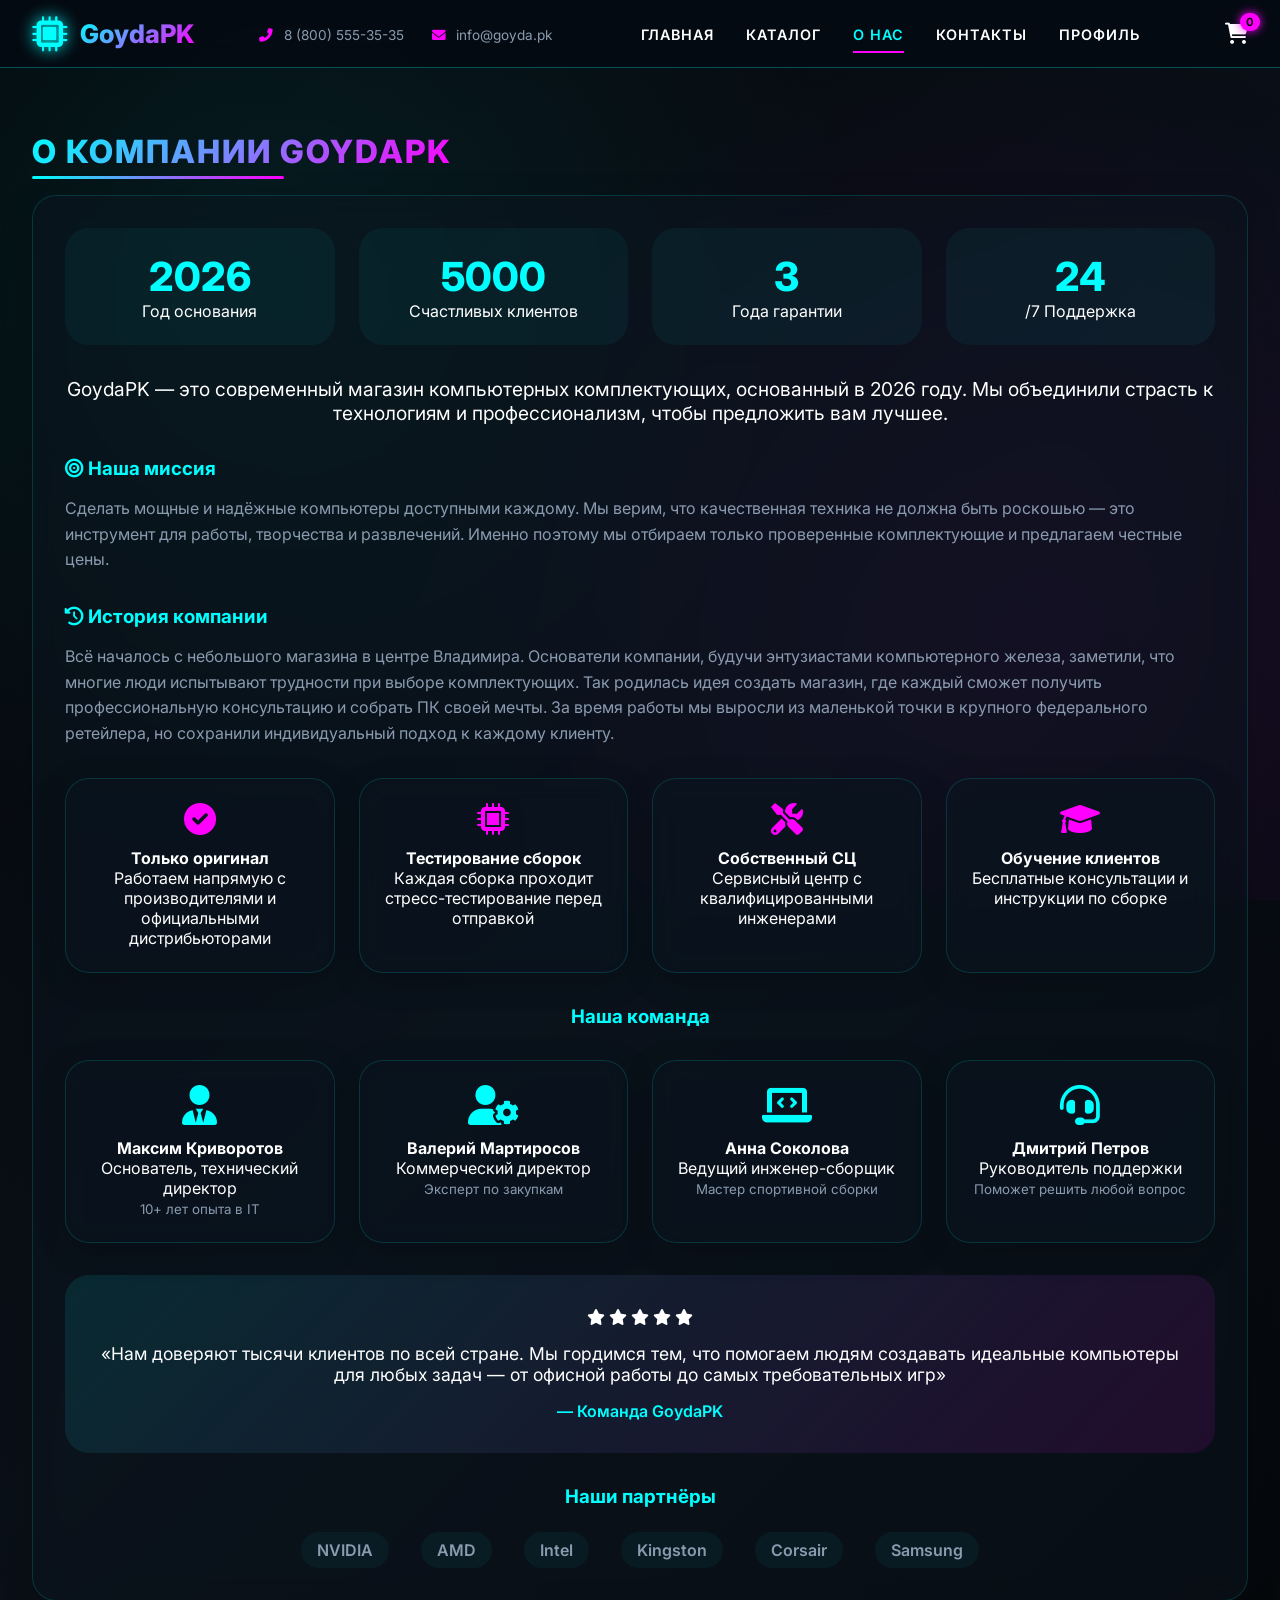
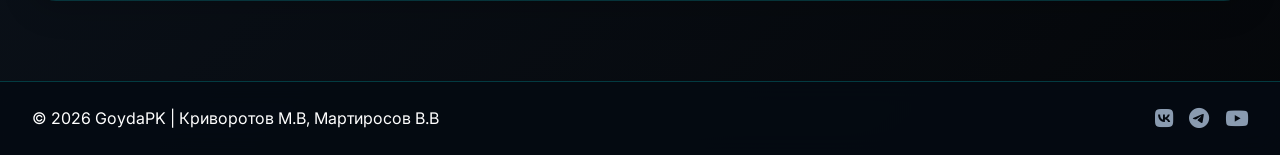
==== commit dc15e44d: "about.html" ====
--- a/about.html
+++ b/about.html
@@ -31,7 +31,7 @@
         </ul>
       </nav>
       <div class="header-icons">
-        <a href="profile.html"><i class="fas fa-user"></i></a>
+        <div class="user-menu-area"></div>
         <a href="cart.html"><i class="fas fa-shopping-cart"></i><span class="cart-badge">0</span></a>
       </div>
     </header>
--- a/style.css
+++ b/style.css
@@ -202,6 +202,248 @@
   color: transparent;
 }
 
+.product-detail {
+  display: grid;
+  grid-template-columns: 1fr 1fr;
+  gap: 2.5rem;
+  padding: 2rem;
+  margin-bottom: 2rem;
+}
+
+.detail-image {
+  background: linear-gradient(135deg, #0a121c, #051018);
+  border-radius: 28px;
+  display: flex;
+  align-items: center;
+  justify-content: center;
+  padding: 2rem;
+  min-height: 400px;
+  border: 1px solid rgba(0, 255, 255, 0.2);
+}
+
+.detail-image i {
+  font-size: 8rem;
+  color: var(--neon-cyan);
+  filter: drop-shadow(0 0 20px var(--neon-cyan));
+}
+
+.detail-info {
+  display: flex;
+  flex-direction: column;
+  gap: 1.2rem;
+}
+
+.detail-info h2 {
+  font-size: 2rem;
+  font-weight: 800;
+  background: linear-gradient(135deg, var(--neon-cyan), var(--neon-pink));
+  -webkit-background-clip: text;
+  background-clip: text;
+  color: transparent;
+}
+
+.detail-info .product-price {
+  font-size: 2rem;
+  font-weight: 800;
+  color: var(--neon-pink);
+}
+
+.product-availability {
+  display: inline-flex;
+  align-items: center;
+  gap: 0.5rem;
+  background: rgba(0, 255, 0, 0.1);
+  padding: 0.4rem 1rem;
+  border-radius: 40px;
+  width: fit-content;
+  color: #0f6;
+}
+
+.specs-grid {
+  display: grid;
+  grid-template-columns: repeat(2, 1fr);
+  gap: 0.8rem;
+  background: rgba(0, 255, 255, 0.05);
+  padding: 1rem;
+  border-radius: 20px;
+  margin: 0.5rem 0;
+}
+
+.spec-item {
+  display: flex;
+  justify-content: space-between;
+  padding: 0.5rem;
+  border-bottom: 1px solid rgba(0, 255, 255, 0.1);
+}
+
+.spec-label {
+  color: var(--text-gray);
+  font-size: 0.85rem;
+}
+
+.spec-value {
+  color: white;
+  font-weight: 500;
+  font-size: 0.85rem;
+}
+
+.product-description {
+  color: var(--text-gray);
+  line-height: 1.6;
+  padding: 0.5rem 0;
+}
+
+.quantity-selector {
+  display: flex;
+  align-items: center;
+  gap: 1rem;
+  margin: 0.5rem 0;
+}
+
+.quantity-selector label {
+  color: var(--text-gray);
+  font-weight: 600;
+}
+
+.product-actions {
+  display: flex;
+  gap: 1rem;
+  margin: 0.5rem 0;
+}
+
+.product-meta {
+  display: grid;
+  grid-template-columns: repeat(3, 1fr);
+  gap: 1rem;
+  background: rgba(0, 255, 255, 0.05);
+  padding: 1rem;
+  border-radius: 20px;
+  margin-top: 0.5rem;
+}
+
+.meta-item {
+  display: flex;
+  align-items: center;
+  gap: 0.5rem;
+  font-size: 0.8rem;
+  color: var(--text-gray);
+}
+
+.meta-item i {
+  color: var(--neon-cyan);
+}
+
+/* Табы */
+.product-tabs {
+  margin: 2rem 0;
+}
+
+.tabs-header {
+  display: flex;
+  gap: 0.5rem;
+  border-bottom: 1px solid rgba(0, 255, 255, 0.2);
+  margin-bottom: 1.5rem;
+}
+
+.tab-btn {
+  background: transparent;
+  border: none;
+  padding: 0.8rem 1.5rem;
+  color: var(--text-gray);
+  font-weight: 600;
+  cursor: pointer;
+  transition: 0.3s;
+  position: relative;
+}
+
+.tab-btn.active {
+  color: var(--neon-cyan);
+}
+
+.tab-btn.active::after {
+  content: '';
+  position: absolute;
+  bottom: -1px;
+  left: 0;
+  width: 100%;
+  height: 2px;
+  background: var(--neon-cyan);
+  box-shadow: 0 0 10px var(--neon-cyan);
+}
+
+.tab-content {
+  display: none;
+  padding: 1rem 0;
+  color: var(--text-gray);
+  line-height: 1.7;
+}
+
+.tab-content.active {
+  display: block;
+  animation: fadeIn 0.3s ease;
+}
+
+.tab-content p {
+  margin-bottom: 1rem;
+}
+
+/* Отзывы */
+.review-item {
+  padding: 1rem;
+  margin-bottom: 1rem;
+  border-radius: 20px;
+  background: rgba(10, 20, 30, 0.5);
+  border: 1px solid rgba(0, 255, 255, 0.1);
+}
+
+.review-header {
+  display: flex;
+  align-items: center;
+  gap: 1rem;
+  margin-bottom: 0.8rem;
+  flex-wrap: wrap;
+}
+
+.review-header i {
+  font-size: 1.5rem;
+  color: var(--neon-cyan);
+}
+
+.review-rating {
+  color: #ffc107;
+  font-size: 0.8rem;
+  margin-left: auto;
+}
+
+.review-date {
+  display: block;
+  font-size: 0.7rem;
+  color: var(--text-gray);
+  margin-top: 0.5rem;
+}
+
+.write-review {
+  margin-top: 1.5rem;
+}
+
+/* Хлебные крошки */
+.breadcrumbs {
+  margin-bottom: 1.5rem;
+  font-size: 0.85rem;
+  color: var(--text-gray);
+}
+
+.breadcrumbs a {
+  color: var(--neon-cyan);
+  text-decoration: none;
+}
+
+.breadcrumbs a:hover {
+  text-decoration: underline;
+}
+
+/* ===== КОНЕЦ СТИЛЕЙ КАРТОЧКИ ТОВАРА ===== */
+
 .video-banner {
   position: relative;
   border-radius: 32px;
@@ -1152,11 +1394,15 @@
   z-index: 2;
 }
 
+/* ===== АДАПТИВНОСТЬ ===== */
 @media (max-width: 1024px) {
   .hero { flex-direction: column; text-align: center; }
   .profile-wrapper { grid-template-columns: 1fr; }
   .contacts-grid { grid-template-columns: 1fr; }
   .about-stats, .about-features, .team-grid { grid-template-columns: repeat(2, 1fr); }
+  .product-detail { grid-template-columns: 1fr; gap: 1.5rem; }
+  .detail-image { min-height: 300px; }
+  .product-meta { grid-template-columns: repeat(3, 1fr); }
 }
 
 @media (max-width: 768px) {
@@ -1170,6 +1416,13 @@
   .form-row { grid-template-columns: 1fr; }
   .video-banner video { height: 250px; }
   .video-overlay h2 { font-size: 1.8rem; }
+  .detail-info h2 { font-size: 1.5rem; }
+  .detail-info .product-price { font-size: 1.5rem; }
+  .specs-grid { grid-template-columns: 1fr; }
+  .product-actions { flex-direction: column; }
+  .product-meta { grid-template-columns: 1fr; gap: 0.8rem; }
+  .tabs-header { flex-wrap: wrap; }
+  .tab-btn { padding: 0.5rem 1rem; font-size: 0.85rem; }
 }
 
 @media (max-width: 480px) {
